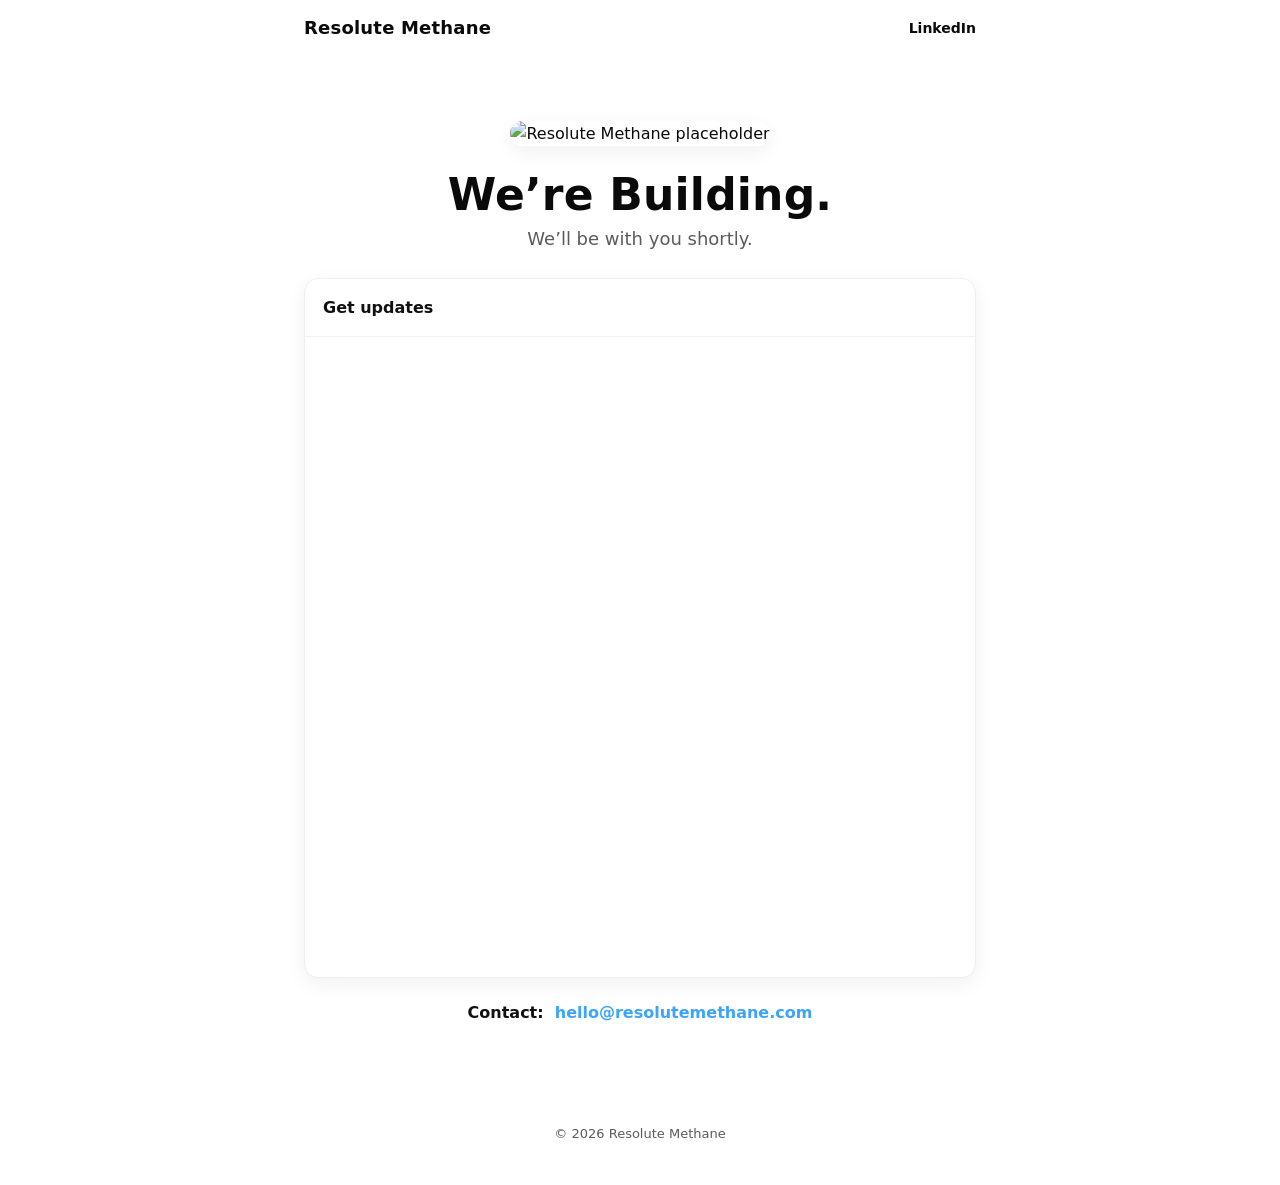
==== index.html @ b29bd368 "Create index.html" ====
<!doctype html>
<html lang="en">
<head>
  <meta charset="utf-8" />
  <meta name="viewport" content="width=device-width, initial-scale=1" />
  <title>Resolute Methane</title>
  <meta name="description" content="Resolute Methane — We’re building. We’ll be with you shortly." />
  <meta property="og:title" content="Resolute Methane" />
  <meta property="og:description" content="We’re building. We’ll be with you shortly." />
  <meta property="og:type" content="website" />
  <meta name="color-scheme" content="light dark" />

  <style>
    :root{
      --text:#0a0a0a;
      --muted:#5b5b5b;
      --accent:#3aa4ff; /* light blue accent */
      --maxw: 720px;
      --pad: 24px;
      --radius: 14px;
      --shadow: 0 6px 20px rgba(0,0,0,.06);
    }
    *{box-sizing:border-box}
    html,body{margin:0;padding:0}
    body{
      font: 16px/1.6 system-ui, -apple-system, Segoe UI, Roboto, Helvetica, Arial, "Apple Color Emoji","Segoe UI Emoji";
      color:var(--text);
      background:#fff;
    }
    a{color:var(--text); text-decoration: none;}
    a:hover{ text-decoration: underline; }

    /* Header */
    .nav{
      display:flex; align-items:center; justify-content:space-between;
      max-width:var(--maxw); margin:0 auto; padding:14px var(--pad);
    }
    .brand{
      font-weight:700; letter-spacing:.2px; font-size:18px;
    }
    .nav a.linkout{
      font-weight:600; font-size:14px;
    }

    /* Main */
    .wrap{ max-width:var(--maxw); margin:0 auto; padding: 40px var(--pad) 72px; text-align:center; }
    .hero{
      display:block; margin: 24px auto 24px;
      width: 260px; max-width: 90%;
      border-radius: 18px; box-shadow: var(--shadow);
    }
    h1{
      margin: 12px 0 4px;
      font-size: clamp(28px, 5vw, 44px);
      line-height:1.15;
      letter-spacing:.2px;
    }
    .sub{
      color:var(--muted);
      font-size: clamp(15px, 2.6vw, 18px);
      margin: 4px 0 24px;
    }

    /* Form embed card */
    .card{
      background:#fff; border:1px solid #eee; border-radius: var(--radius);
      box-shadow: var(--shadow); padding: 0; overflow:hidden;
      margin: 0 auto 20px; text-align:left;
    }
    .card-header{
      padding: 16px 18px; border-bottom:1px solid #f1f1f1;
      font-weight:600; color:#111;
    }
    .form-embed{ width:100%; }
    .form-embed iframe{
      width:100% !important; 
      height:640px; 
      border:0; display:block;
    }

    /* Contact block */
    .contact{
      margin-top: 22px; color:#111;
    }
    .contact .label{ font-weight:700; margin-right:6px; }
    .email{
      color:var(--accent); font-weight:600;
    }

    /* Footer note */
    footer{ text-align:center; color:var(--muted); font-size:13px; padding: 26px var(--pad) 40px; }

    /* Small screens */
    @media (max-width: 480px){
      .hero{ width: 180px; }
      .form-embed iframe{ height: 680px; }
    }
  </style>
</head>
<body>
  <!-- Top bar -->
  <header class="nav">
    <div class="brand">Resolute Methane</div>
    <!-- If you have a company page, replace href below -->
    <a class="linkout" href="https://www.linkedin.com/in/wjsawyer" target="_blank" rel="noopener">LinkedIn</a>
  </header>

  <main class="wrap">
    <!-- Optional hero image (swap the src or remove this <img> if you prefer a text-only page) -->
    <img
      class="hero"
      src="https://images.squarespace-cdn.com/content/v1/66e0d6316c44b261102b18f4/3e65f917-6e7d-4faf-965e-ae60fa62ff1b/ResoluteMethane_placeholder.png"
      alt="Resolute Methane placeholder"
      loading="lazy"
    />

    <h1>We’re Building.</h1>
    <p class="sub">We’ll be with you shortly.</p>

    <!-- Google Form embed (kept responsive) -->
    <section class="card" aria-label="Email signup">
      <div class="card-header">Get updates</div>
      <div class="form-embed">
        <!-- Your provided embed code (width/height overridden by CSS for responsiveness) -->
        <iframe
          src="https://docs.google.com/forms/d/e/1FAIpQLSclzTILe8kRpzHs5GEWsdxA_QYhZb1yKxI7IoRRgaY2ms-UOg/viewform?embedded=true"
          width="640" height="395" frameborder="0" marginheight="0" marginwidth="0">Loading…</iframe>
      </div>
    </section>

    <div class="contact">
      <span class="label">Contact:</span>
      <a class="email" href="mailto:hello@resolutemethane.com">hello@resolutemethane.com</a>
    </div>
  </main>

  <footer>
    © <span id="y"></span> Resolute Methane
  </footer>

  <script>
    // set current year in footer
    document.getElementById('y').textContent = new Date().getFullYear();
  </script>
</body>
</html>
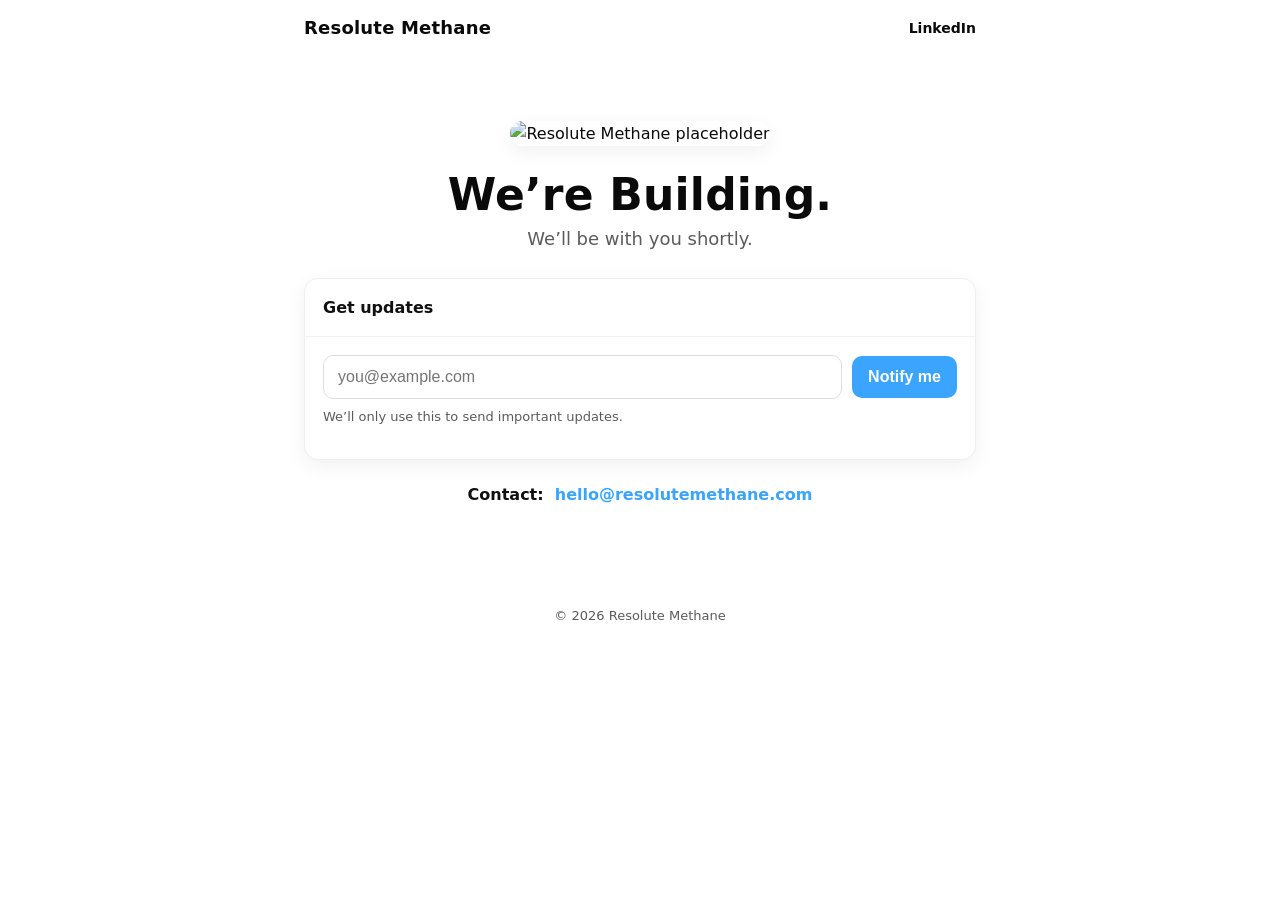
==== commit 0a7ec4a1: "Update index.html" ====
--- a/index.html
+++ b/index.html
@@ -5,11 +5,7 @@
   <meta name="viewport" content="width=device-width, initial-scale=1" />
   <title>Resolute Methane</title>
   <meta name="description" content="Resolute Methane — We’re building. We’ll be with you shortly." />
-  <meta property="og:title" content="Resolute Methane" />
-  <meta property="og:description" content="We’re building. We’ll be with you shortly." />
-  <meta property="og:type" content="website" />
   <meta name="color-scheme" content="light dark" />
-
   <style>
     :root{
       --text:#0a0a0a;
@@ -23,108 +19,116 @@
     *{box-sizing:border-box}
     html,body{margin:0;padding:0}
     body{
-      font: 16px/1.6 system-ui, -apple-system, Segoe UI, Roboto, Helvetica, Arial, "Apple Color Emoji","Segoe UI Emoji";
-      color:var(--text);
-      background:#fff;
+      font:16px/1.6 system-ui,-apple-system,Segoe UI,Roboto,Helvetica,Arial,"Apple Color Emoji","Segoe UI Emoji";
+      color:var(--text); background:#fff;
     }
-    a{color:var(--text); text-decoration: none;}
-    a:hover{ text-decoration: underline; }
-
-    /* Header */
+    a{color:var(--text); text-decoration:none}
+    a:hover{text-decoration:underline}
     .nav{
       display:flex; align-items:center; justify-content:space-between;
       max-width:var(--maxw); margin:0 auto; padding:14px var(--pad);
     }
-    .brand{
-      font-weight:700; letter-spacing:.2px; font-size:18px;
+    .brand{font-weight:700; letter-spacing:.2px; font-size:18px;}
+    .nav a.linkout{font-weight:600; font-size:14px;}
+    .wrap{ max-width:var(--maxw); margin:0 auto; padding: 40px var(--pad) 72px; text-align:center; }
+    .hero{
+      display:block; margin: 24px auto 24px; width: 260px; max-width: 90%;
+      border-radius:18px; box-shadow:var(--shadow);
     }
-    .nav a.linkout{
-      font-weight:600; font-size:14px;
+    h1{ margin:12px 0 4px; font-size: clamp(28px,5vw,44px); line-height:1.15; letter-spacing:.2px; }
+    .sub{ color:var(--muted); font-size:clamp(15px,2.6vw,18px); margin:4px 0 24px; }
+
+    .card{
+      background:#fff; border:1px solid #eee; border-radius:var(--radius);
+      box-shadow:var(--shadow); overflow:hidden; margin:0 auto 20px; text-align:left;
+    }
+    .card-header{
+      padding:16px 18px; border-bottom:1px solid #f1f1f1; font-weight:600; color:#111;
+    }
+    .card-body{ padding:18px; }
+
+    /* Minimal inline form */
+    .inline-form{ display:flex; gap:10px; align-items:center; }
+    .inline-form label{ position:absolute; left:-9999px; }
+    .inline-form input[type="email"]{
+      flex:1 1 auto; padding:12px 14px; border:1px solid #ddd; border-radius:10px; font-size:16px;
+    }
+    .inline-form button{
+      flex:0 0 auto; padding:12px 16px; border:0; border-radius:10px; font-weight:600; font-size:16px;
+      background:var(--accent); color:#fff; cursor:pointer;
+    }
+    .inline-form button:disabled{ opacity:.6; cursor:not-allowed; }
+    .help{ color:var(--muted); font-size:13px; margin-top:8px; }
+
+    .success{
+      display:none; padding:12px 14px; background:#f6ffed; border:1px solid #c6f6c5; color:#0a5b10;
+      border-radius:10px; margin-top:12px; font-size:15px;
     }
 
-    /* Main */
-    .wrap{ max-width:var(--maxw); margin:0 auto; padding: 40px var(--pad) 72px; text-align:center; }
-    .hero{
-      display:block; margin: 24px auto 24px;
-      width: 260px; max-width: 90%;
-      border-radius: 18px; box-shadow: var(--shadow);
-    }
-    h1{
-      margin: 12px 0 4px;
-      font-size: clamp(28px, 5vw, 44px);
-      line-height:1.15;
-      letter-spacing:.2px;
-    }
-    .sub{
-      color:var(--muted);
-      font-size: clamp(15px, 2.6vw, 18px);
-      margin: 4px 0 24px;
-    }
+    .contact{ margin-top:22px; color:#111; }
+    .contact .label{ font-weight:700; margin-right:6px; }
+    .email{ color:var(--accent); font-weight:600; }
 
-    /* Form embed card */
-    .card{
-      background:#fff; border:1px solid #eee; border-radius: var(--radius);
-      box-shadow: var(--shadow); padding: 0; overflow:hidden;
-      margin: 0 auto 20px; text-align:left;
-    }
-    .card-header{
-      padding: 16px 18px; border-bottom:1px solid #f1f1f1;
-      font-weight:600; color:#111;
-    }
-    .form-embed{ width:100%; }
-    .form-embed iframe{
-      width:100% !important; 
-      height:640px; 
-      border:0; display:block;
-    }
+    footer{ text-align:center; color:var(--muted); font-size:13px; padding:26px var(--pad) 40px; }
 
-    /* Contact block */
-    .contact{
-      margin-top: 22px; color:#111;
-    }
-    .contact .label{ font-weight:700; margin-right:6px; }
-    .email{
-      color:var(--accent); font-weight:600;
-    }
-
-    /* Footer note */
-    footer{ text-align:center; color:var(--muted); font-size:13px; padding: 26px var(--pad) 40px; }
-
-    /* Small screens */
-    @media (max-width: 480px){
-      .hero{ width: 180px; }
-      .form-embed iframe{ height: 680px; }
+    @media (max-width:520px){
+      .inline-form{ flex-direction:column; align-items:stretch; }
+      .inline-form button{ width:100%; }
+      .hero{ width:180px; }
     }
   </style>
 </head>
 <body>
-  <!-- Top bar -->
   <header class="nav">
     <div class="brand">Resolute Methane</div>
-    <!-- If you have a company page, replace href below -->
     <a class="linkout" href="https://www.linkedin.com/in/wjsawyer" target="_blank" rel="noopener">LinkedIn</a>
   </header>
 
   <main class="wrap">
-    <!-- Optional hero image (swap the src or remove this <img> if you prefer a text-only page) -->
     <img
       class="hero"
       src="https://images.squarespace-cdn.com/content/v1/66e0d6316c44b261102b18f4/3e65f917-6e7d-4faf-965e-ae60fa62ff1b/ResoluteMethane_placeholder.png"
-      alt="Resolute Methane placeholder"
-      loading="lazy"
-    />
+      alt="Resolute Methane placeholder" loading="lazy" />
 
     <h1>We’re Building.</h1>
     <p class="sub">We’ll be with you shortly.</p>
 
-    <!-- Google Form embed (kept responsive) -->
     <section class="card" aria-label="Email signup">
       <div class="card-header">Get updates</div>
-      <div class="form-embed">
-        <!-- Your provided embed code (width/height overridden by CSS for responsiveness) -->
-        <iframe
-          src="https://docs.google.com/forms/d/e/1FAIpQLSclzTILe8kRpzHs5GEWsdxA_QYhZb1yKxI7IoRRgaY2ms-UOg/viewform?embedded=true"
-          width="640" height="395" frameborder="0" marginheight="0" marginwidth="0">Loading…</iframe>
+      <div class="card-body">
+
+        <!--
+          Replace FORM_ID_HERE with your Google Form ID (string after /d/e/ in the form URL)
+          Replace entry.XXXXXXXXX with your email field’s entry ID (see steps below)
+        -->
+        <form
+          id="gsignup"
+          class="inline-form"
+          action="https://docs.google.com/forms/d/e/1FAIpQLSclzTILe8kRpzHs5GEWsdxA_QYhZb1yKxI7IoRRgaY2ms-UOg/formResponse"
+          method="POST"
+          target="hidden_iframe"
+          onsubmit="submitted=true"
+        >
+          <label for="email">Email address</label>
+          <input
+            id="email"
+            name="entry.573482162"
+            type="email"
+            placeholder="you@example.com"
+            required
+            autocomplete="email"
+            inputmode="email"
+          />
+          <!-- Honeypot (spam trap) -->
+          <input type="text" name="hp_field" tabindex="-1" autocomplete="off" style="position:absolute;left:-9999px">
+          <button id="submitBtn" type="submit">Notify me</button>
+        </form>
+
+        <p class="help">We’ll only use this to send important updates.</p>
+        <div id="ok" class="success" role="status" aria-live="polite">Thanks — you’re on the list.</div>
+
+        <!-- Hidden iframe to keep submission on-page (no redirect) -->
+        <iframe name="hidden_iframe" id="hidden_iframe" style="display:none;"></iframe>
       </div>
     </section>
 
@@ -134,13 +138,22 @@
     </div>
   </main>
 
-  <footer>
-    © <span id="y"></span> Resolute Methane
-  </footer>
+  <footer>© <span id="y"></span> Resolute Methane</footer>
 
   <script>
-    // set current year in footer
+    // Footer year
     document.getElementById('y').textContent = new Date().getFullYear();
+
+    // After the hidden iframe loads (form submitted), show success message
+    let submitted = false;
+    document.getElementById('hidden_iframe').addEventListener('load', function () {
+      if (submitted) {
+        document.getElementById('ok').style.display = 'block';
+        document.getElementById('submitBtn').disabled = true;
+        const f = document.getElementById('gsignup');
+        if (f) { f.reset(); }
+      }
+    });
   </script>
 </body>
 </html>
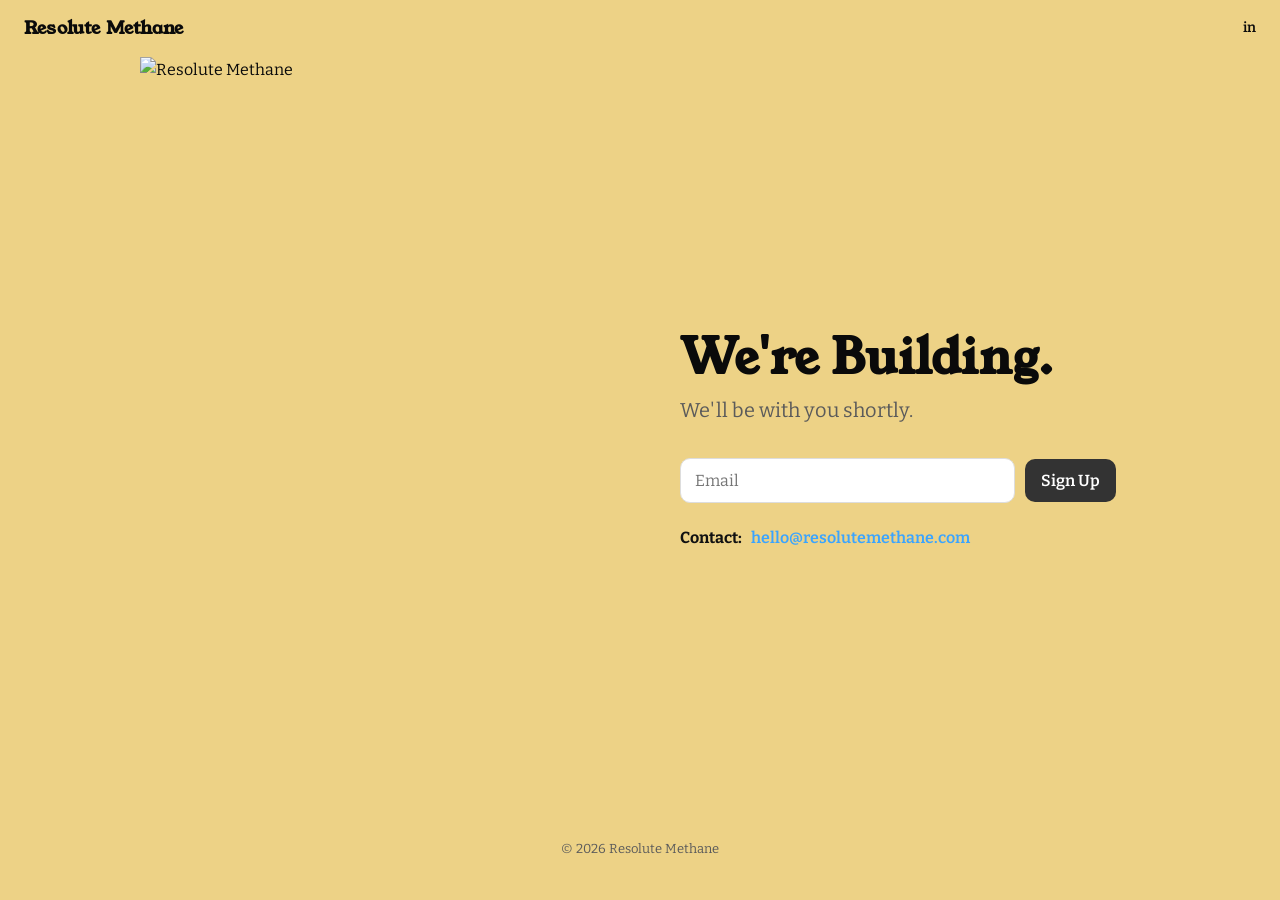
==== commit f98e40a9: "Update index.html" ====
--- a/index.html
+++ b/index.html
@@ -6,41 +6,61 @@
   <title>Resolute Methane</title>
   <meta name="description" content="Resolute Methane — We’re building. We’ll be with you shortly." />
   <meta name="color-scheme" content="light dark" />
+  <link rel="preconnect" href="https://fonts.googleapis.com">
+  <link rel="preconnect" href="https://fonts.gstatic.com" crossorigin>
+  <link rel="stylesheet" href="https://fonts.googleapis.com/css2?family=Young+Serif:ital,wght@0,400&family=Bitter:ital,wght@0,400;0,700;1,400;1,700">
   <style>
     :root{
       --text:#0a0a0a;
       --muted:#5b5b5b;
       --accent:#3aa4ff; /* light blue accent */
-      --maxw: 720px;
+      --maxw: 1200px;
       --pad: 24px;
       --radius: 14px;
       --shadow: 0 6px 20px rgba(0,0,0,.06);
+      --bg-yellow: rgb(237, 210, 134);
     }
     *{box-sizing:border-box}
-    html,body{margin:0;padding:0}
+    html,body{margin:0;padding:0; height:100%;}
     body{
-      font:16px/1.6 system-ui,-apple-system,Segoe UI,Roboto,Helvetica,Arial,"Apple Color Emoji","Segoe UI Emoji";
-      color:var(--text); background:#fff;
+      font:16px/1.6 "Bitter", "Times New Roman", Times, serif;
+      color:var(--text); background:var(--bg-yellow);
+      display:flex; flex-direction:column;
     }
     a{color:var(--text); text-decoration:none}
     a:hover{text-decoration:underline}
     .nav{
       display:flex; align-items:center; justify-content:space-between;
-      max-width:var(--maxw); margin:0 auto; padding:14px var(--pad);
+      padding:14px var(--pad);
+      position:relative; z-index:10;
     }
-    .brand{font-weight:700; letter-spacing:.2px; font-size:18px;}
+    .brand{font-weight:700; letter-spacing:.2px; font-size:18px; font-family: "Young Serif", "Bitter", "Times New Roman", Times, serif;}
     .nav a.linkout{font-weight:600; font-size:14px;}
-    .wrap{ max-width:var(--maxw); margin:0 auto; padding: 40px var(--pad) 72px; text-align:center; }
+    
+    .main-container{
+      display:flex; flex:1; min-height:0; 
+      max-width: 1000px; margin: 0 auto; width: 100%;
+    }
+    
+    .image-section{
+      flex:1; position:relative; overflow:hidden; max-width: 500px;
+    }
+    
     .hero{
-      display:block; margin: 24px auto 24px; width: 260px; max-width: 90%;
-      border-radius:18px; box-shadow:var(--shadow);
+      width:100%; height:100%; object-fit:contain; object-position:left;
     }
-    h1{ margin:12px 0 4px; font-size: clamp(28px,5vw,44px); line-height:1.15; letter-spacing:.2px; }
-    .sub{ color:var(--muted); font-size:clamp(15px,2.6vw,18px); margin:4px 0 24px; }
+    
+    .content-section{
+      flex:1; display:flex; flex-direction:column; justify-content:center;
+      padding:40px var(--pad) 40px 40px; max-width:500px; margin:0;
+      text-align:left;
+    }
+    h1{ margin:12px 0 4px; font-size: clamp(32px,5vw,48px); line-height:1.15; letter-spacing:.2px; font-weight:700; font-family: "Young Serif", "Bitter", "Times New Roman", Times, serif; }
+    .sub{ color:var(--muted); font-size:clamp(16px,2.6vw,20px); margin:4px 0 32px; }
 
     .card{
       background:#fff; border:1px solid #eee; border-radius:var(--radius);
-      box-shadow:var(--shadow); overflow:hidden; margin:0 auto 20px; text-align:left;
+      box-shadow:var(--shadow); overflow:hidden; margin:0 0 20px 0; text-align:left;
     }
     .card-header{
       padding:16px 18px; border-bottom:1px solid #f1f1f1; font-weight:600; color:#111;
@@ -51,11 +71,11 @@
     .inline-form{ display:flex; gap:10px; align-items:center; }
     .inline-form label{ position:absolute; left:-9999px; }
     .inline-form input[type="email"]{
-      flex:1 1 auto; padding:12px 14px; border:1px solid #ddd; border-radius:10px; font-size:16px;
+      flex:1 1 auto; padding:12px 14px; border:1px solid #ddd; border-radius:10px; font-size:16px; font-family:inherit;
     }
     .inline-form button{
-      flex:0 0 auto; padding:12px 16px; border:0; border-radius:10px; font-weight:600; font-size:16px;
-      background:var(--accent); color:#fff; cursor:pointer;
+      flex:0 0 auto; padding:12px 16px; border:0; border-radius:10px; font-weight:600; font-size:16px; font-family:inherit;
+      background:#333; color:#fff; cursor:pointer;
     }
     .inline-form button:disabled{ opacity:.6; cursor:not-allowed; }
     .help{ color:var(--muted); font-size:13px; margin-top:8px; }
@@ -65,42 +85,44 @@
       border-radius:10px; margin-top:12px; font-size:15px;
     }
 
-    .contact{ margin-top:22px; color:#111; }
+    .contact{ margin-top:22px; color:#111; text-align:left; }
     .contact .label{ font-weight:700; margin-right:6px; }
     .email{ color:var(--accent); font-weight:600; }
 
     footer{ text-align:center; color:var(--muted); font-size:13px; padding:26px var(--pad) 40px; }
 
+    @media (max-width:768px){
+      .main-container{ flex-direction:column; }
+      .image-section{ height:300px; }
+      .hero{ object-fit:contain; }
+      .content-section{ padding:20px var(--pad); }
+    }
+    
     @media (max-width:520px){
       .inline-form{ flex-direction:column; align-items:stretch; }
       .inline-form button{ width:100%; }
-      .hero{ width:180px; }
     }
   </style>
 </head>
 <body>
   <header class="nav">
     <div class="brand">Resolute Methane</div>
-    <a class="linkout" href="https://www.linkedin.com/in/wjsawyer" target="_blank" rel="noopener">LinkedIn</a>
+    <a class="linkout" href="https://www.linkedin.com/in/wjsawyer" target="_blank" rel="noopener">in</a>
   </header>
 
-  <main class="wrap">
-    <img
-      class="hero"
-      src="https://images.squarespace-cdn.com/content/v1/66e0d6316c44b261102b18f4/3e65f917-6e7d-4faf-965e-ae60fa62ff1b/ResoluteMethane_placeholder.png"
-      alt="Resolute Methane placeholder" loading="lazy" />
+  <div class="main-container">
+    <div class="image-section">
+      <img
+        class="hero"
+        src="RM_index_image.png"
+        alt="Resolute Methane" loading="lazy" />
+    </div>
+    
+    <div class="content-section">
+      <h1>We're Building.</h1>
+      <p class="sub">We'll be with you shortly.</p>
 
-    <h1>We’re Building.</h1>
-    <p class="sub">We’ll be with you shortly.</p>
-
-    <section class="card" aria-label="Email signup">
-      <div class="card-header">Get updates</div>
-      <div class="card-body">
-
-        <!--
-          Replace FORM_ID_HERE with your Google Form ID (string after /d/e/ in the form URL)
-          Replace entry.XXXXXXXXX with your email field’s entry ID (see steps below)
-        -->
+      <section aria-label="Email signup">
         <form
           id="gsignup"
           class="inline-form"
@@ -114,29 +136,28 @@
             id="email"
             name="entry.573482162"
             type="email"
-            placeholder="you@example.com"
+            placeholder="Email"
             required
             autocomplete="email"
             inputmode="email"
           />
           <!-- Honeypot (spam trap) -->
           <input type="text" name="hp_field" tabindex="-1" autocomplete="off" style="position:absolute;left:-9999px">
-          <button id="submitBtn" type="submit">Notify me</button>
+          <button id="submitBtn" type="submit">Sign Up</button>
         </form>
 
-        <p class="help">We’ll only use this to send important updates.</p>
-        <div id="ok" class="success" role="status" aria-live="polite">Thanks — you’re on the list.</div>
+        <div id="ok" class="success" role="status" aria-live="polite">Thanks — you're on the list.</div>
 
         <!-- Hidden iframe to keep submission on-page (no redirect) -->
         <iframe name="hidden_iframe" id="hidden_iframe" style="display:none;"></iframe>
+      </section>
+
+      <div class="contact">
+        <span class="label">Contact:</span>
+        <a class="email" href="mailto:hello@resolutemethane.com">hello@resolutemethane.com</a>
       </div>
-    </section>
-
-    <div class="contact">
-      <span class="label">Contact:</span>
-      <a class="email" href="mailto:hello@resolutemethane.com">hello@resolutemethane.com</a>
     </div>
-  </main>
+  </div>
 
   <footer>© <span id="y"></span> Resolute Methane</footer>
 
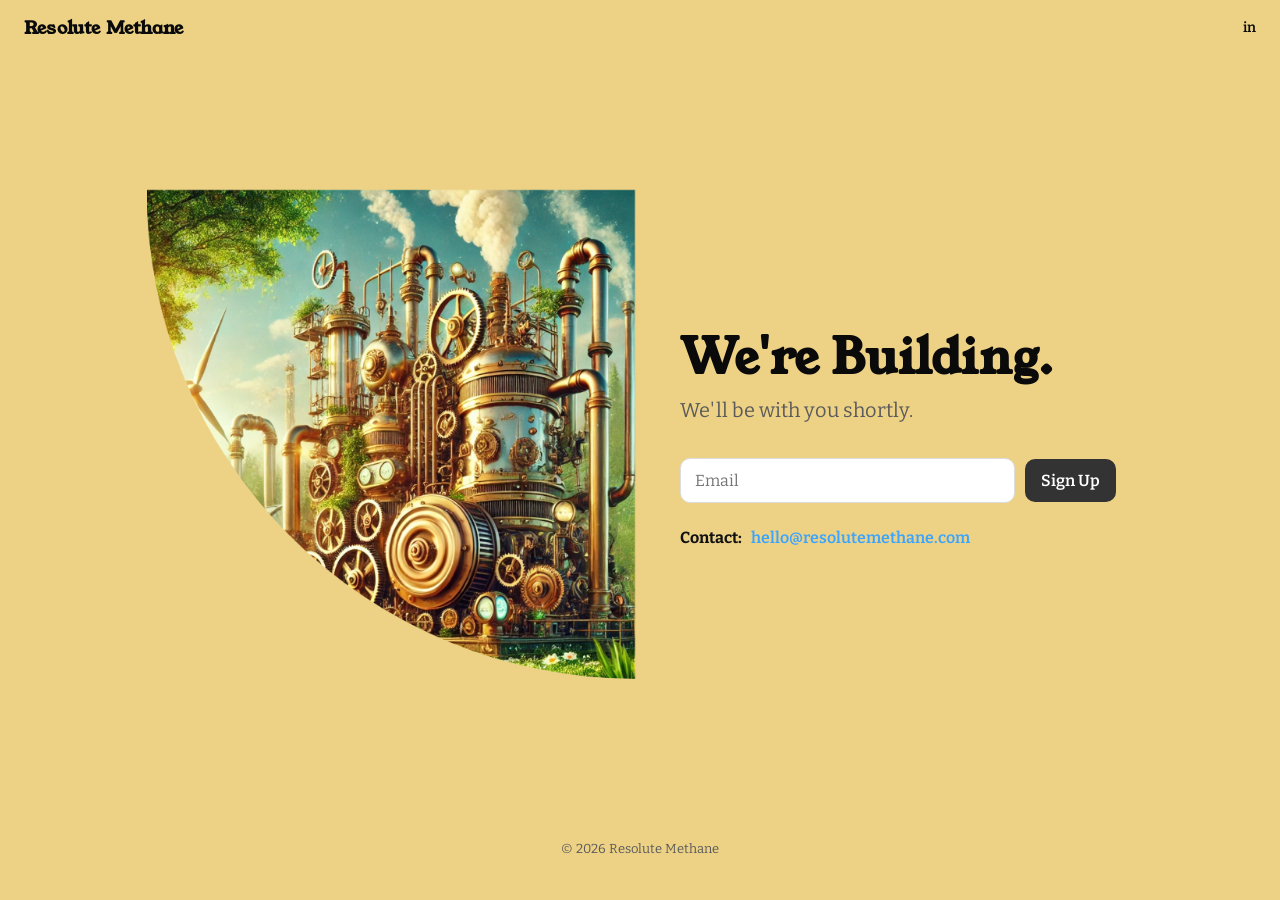
==== commit 2f3572b8: "a" ====
--- a/index.html
+++ b/index.html
@@ -114,7 +114,7 @@
     <div class="image-section">
       <img
         class="hero"
-        src="RM_index_image.png"
+        src="./RM_index_image.png"
         alt="Resolute Methane" loading="lazy" />
     </div>
     
@@ -146,7 +146,7 @@
           <button id="submitBtn" type="submit">Sign Up</button>
         </form>
 
-        <div id="ok" class="success" role="status" aria-live="polite">Thanks — you're on the list.</div>
+        <div id="ok" class="success" role="status" aria-live="polite">You're in!</div>
 
         <!-- Hidden iframe to keep submission on-page (no redirect) -->
         <iframe name="hidden_iframe" id="hidden_iframe" style="display:none;"></iframe>
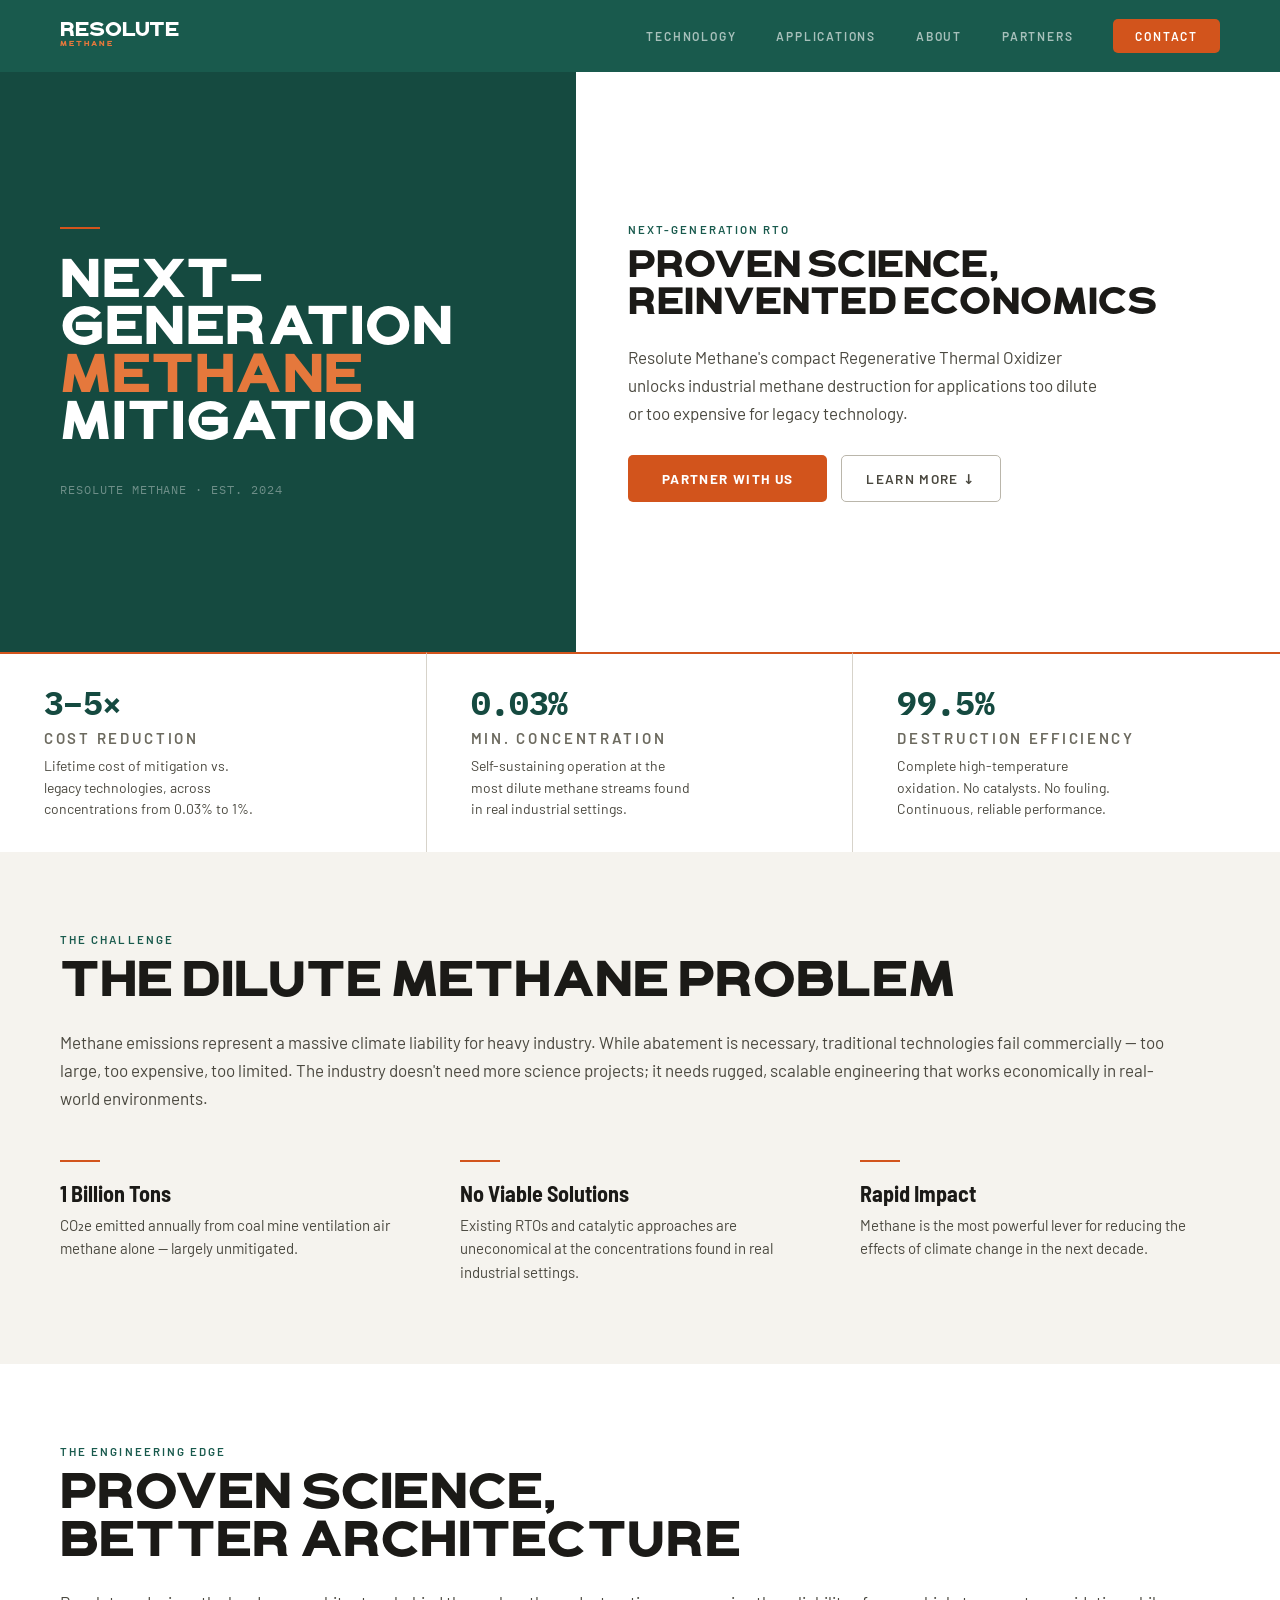
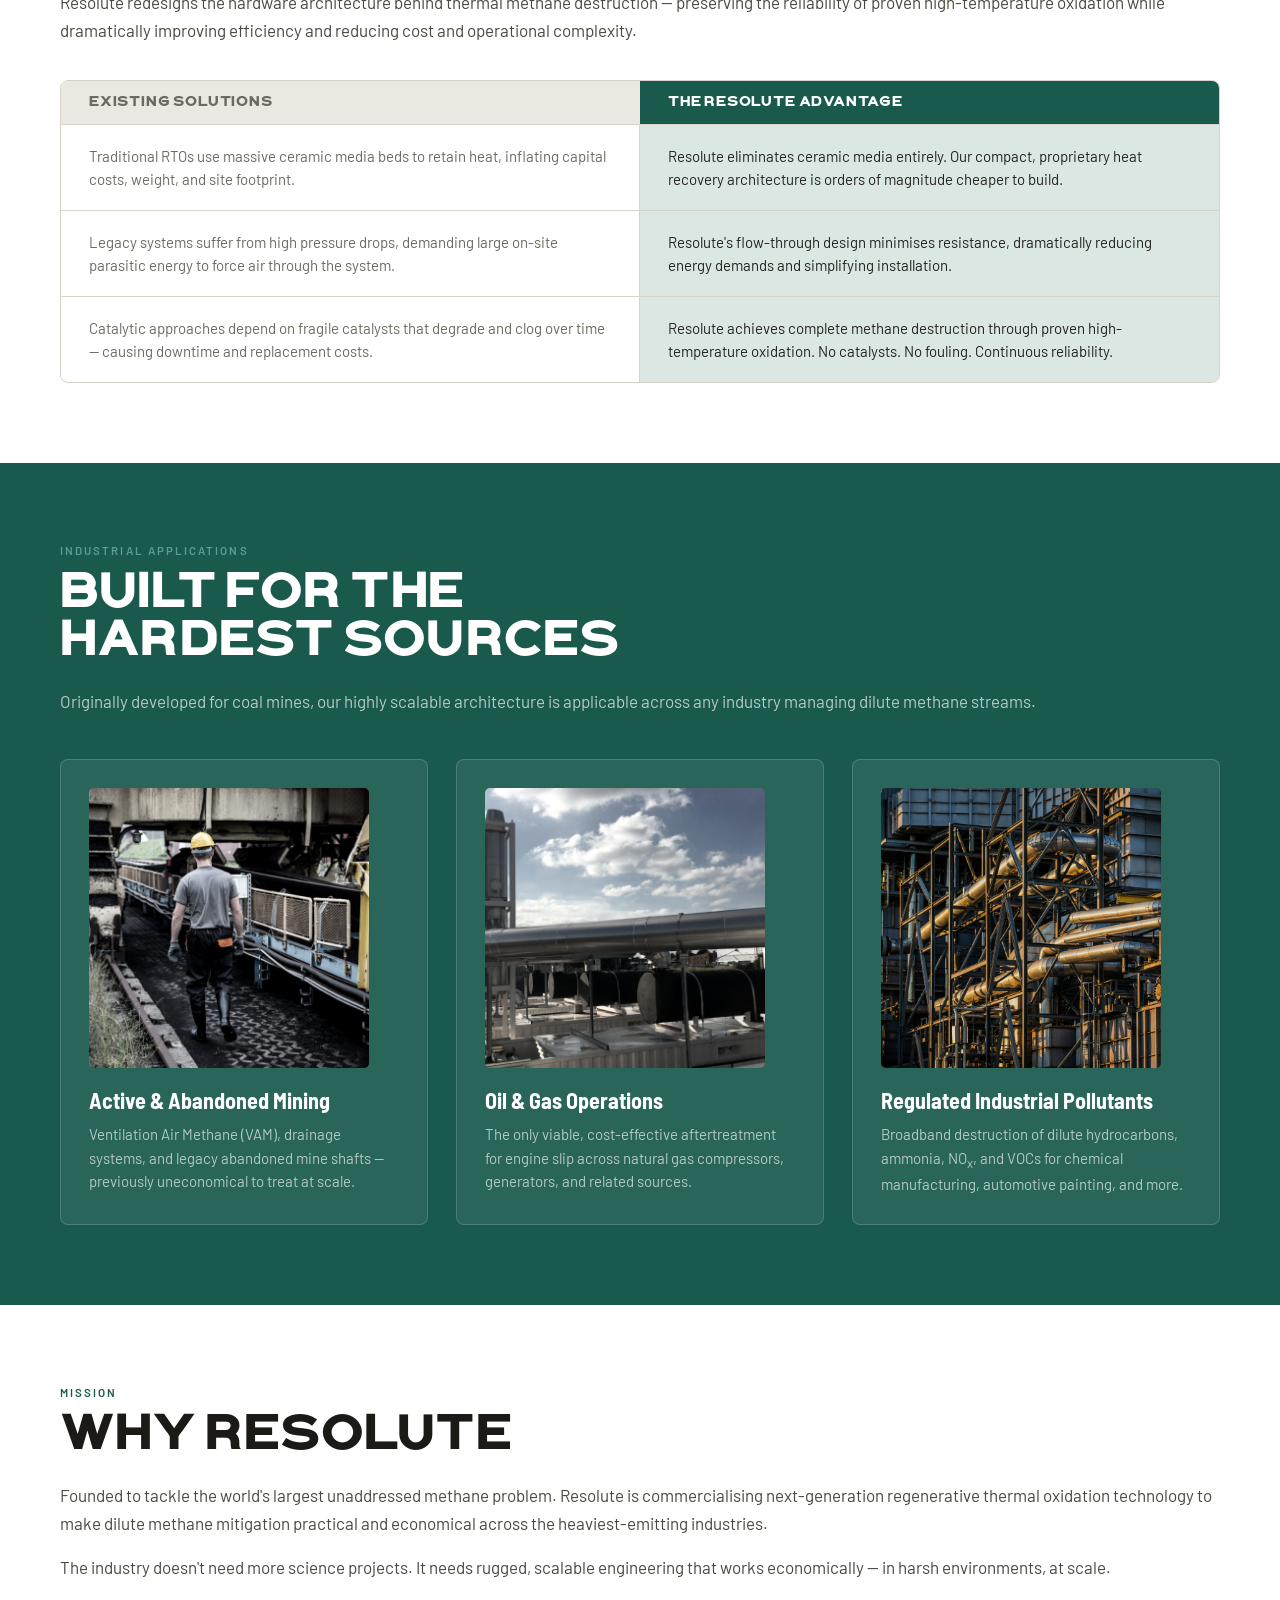
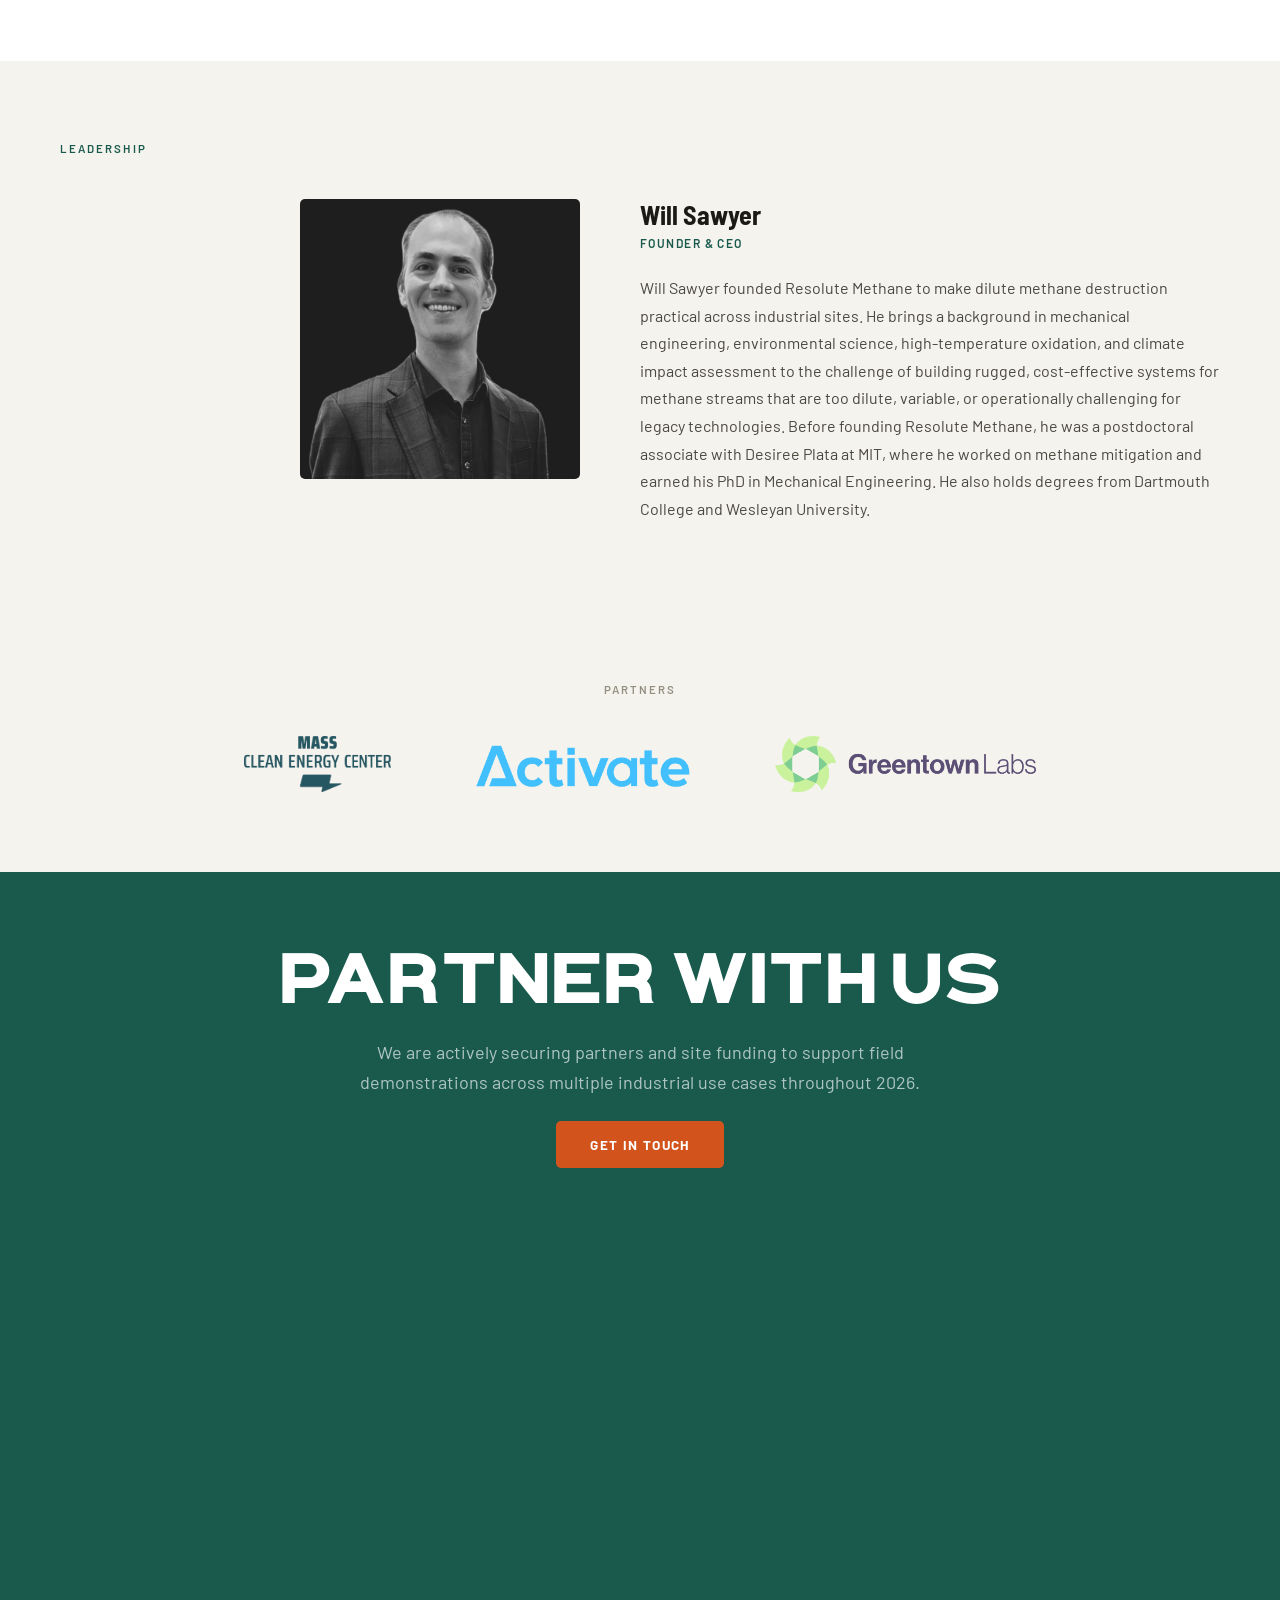
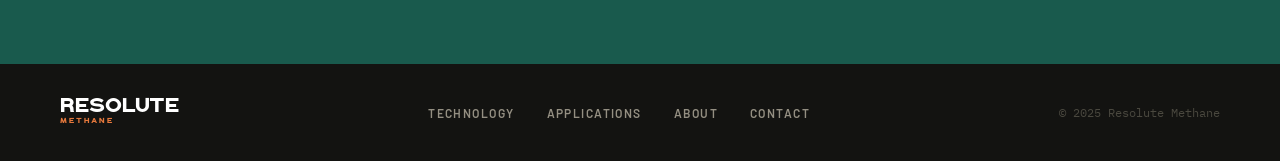
==== commit 322c8df0: "deploy new website" ====
--- a/index.html
+++ b/index.html
@@ -1,180 +1,494 @@
-<!doctype html>
+<!DOCTYPE html>
 <html lang="en">
 <head>
   <meta charset="utf-8" />
   <meta name="viewport" content="width=device-width, initial-scale=1" />
-  <title>Resolute Methane</title>
-  <meta name="description" content="Resolute Methane — We’re building. We’ll be with you shortly." />
-  <meta name="color-scheme" content="light dark" />
-  <link rel="preconnect" href="https://fonts.googleapis.com">
-  <link rel="preconnect" href="https://fonts.gstatic.com" crossorigin>
-  <link rel="stylesheet" href="https://fonts.googleapis.com/css2?family=Young+Serif:ital,wght@0,400&family=Bitter:ital,wght@0,400;0,700;1,400;1,700">
+  <title>Resolute Methane — Next-Generation Industrial Methane Mitigation</title>
+  <meta name="description" content="Resolute Methane's compact Regenerative Thermal Oxidizer makes industrial methane mitigation practical and economical for coal mining, oil &amp; gas, and waste operations." />
+  <link rel="stylesheet" href="colors_and_type.css" />
+  <link rel="icon" href="data:image/svg+xml,<svg xmlns='http://www.w3.org/2000/svg' viewBox='0 0 32 32'><rect width='32' height='32' rx='5' fill='%23195A4D'/><text x='5' y='24' font-size='20' font-weight='700' font-family='sans-serif' fill='%23D2541C'>R</text></svg>" />
   <style>
-    :root{
-      --text:#0a0a0a;
-      --muted:#5b5b5b;
-      --accent:#3aa4ff; /* light blue accent */
-      --maxw: 1200px;
-      --pad: 24px;
-      --radius: 14px;
-      --shadow: 0 6px 20px rgba(0,0,0,.06);
-      --bg-yellow: rgb(237, 210, 134);
-    }
-    *{box-sizing:border-box}
-    html,body{margin:0;padding:0; height:100%;}
-    body{
-      font:16px/1.6 "Bitter", "Times New Roman", Times, serif;
-      color:var(--text); background:var(--bg-yellow);
-      display:flex; flex-direction:column;
-    }
-    a{color:var(--text); text-decoration:none}
-    a:hover{text-decoration:underline}
-    .nav{
-      display:flex; align-items:center; justify-content:space-between;
-      padding:14px var(--pad);
-      position:relative; z-index:10;
-    }
-    .brand{font-weight:700; letter-spacing:.2px; font-size:18px; font-family: "Young Serif", "Bitter", "Times New Roman", Times, serif;}
-    .nav a.linkout{font-weight:600; font-size:14px;}
-    
-    .main-container{
-      display:flex; flex:1; min-height:0; 
-      max-width: 1000px; margin: 0 auto; width: 100%;
-    }
-    
-    .image-section{
-      flex:1; position:relative; overflow:hidden; max-width: 500px;
-    }
-    
-    .hero{
-      width:100%; height:100%; object-fit:contain; object-position:left;
-    }
-    
-    .content-section{
-      flex:1; display:flex; flex-direction:column; justify-content:center;
-      padding:40px var(--pad) 40px 40px; max-width:500px; margin:0;
-      text-align:left;
-    }
-    h1{ margin:12px 0 4px; font-size: clamp(32px,5vw,48px); line-height:1.15; letter-spacing:.2px; font-weight:700; font-family: "Young Serif", "Bitter", "Times New Roman", Times, serif; }
-    .sub{ color:var(--muted); font-size:clamp(16px,2.6vw,20px); margin:4px 0 32px; }
-
-    .card{
-      background:#fff; border:1px solid #eee; border-radius:var(--radius);
-      box-shadow:var(--shadow); overflow:hidden; margin:0 0 20px 0; text-align:left;
-    }
-    .card-header{
-      padding:16px 18px; border-bottom:1px solid #f1f1f1; font-weight:600; color:#111;
-    }
-    .card-body{ padding:18px; }
-
-    /* Minimal inline form */
-    .inline-form{ display:flex; gap:10px; align-items:center; }
-    .inline-form label{ position:absolute; left:-9999px; }
-    .inline-form input[type="email"]{
-      flex:1 1 auto; padding:12px 14px; border:1px solid #ddd; border-radius:10px; font-size:16px; font-family:inherit;
-    }
-    .inline-form button{
-      flex:0 0 auto; padding:12px 16px; border:0; border-radius:10px; font-weight:600; font-size:16px; font-family:inherit;
-      background:#333; color:#fff; cursor:pointer;
-    }
-    .inline-form button:disabled{ opacity:.6; cursor:not-allowed; }
-    .help{ color:var(--muted); font-size:13px; margin-top:8px; }
-
-    .success{
-      display:none; padding:12px 14px; background:#f6ffed; border:1px solid #c6f6c5; color:#0a5b10;
-      border-radius:10px; margin-top:12px; font-size:15px;
-    }
-
-    .contact{ margin-top:22px; color:#111; text-align:left; }
-    .contact .label{ font-weight:700; margin-right:6px; }
-    .email{ color:var(--accent); font-weight:600; }
-
-    footer{ text-align:center; color:var(--muted); font-size:13px; padding:26px var(--pad) 40px; }
-
-    @media (max-width:768px){
-      .main-container{ flex-direction:column; }
-      .image-section{ height:300px; }
-      .hero{ object-fit:contain; }
-      .content-section{ padding:20px var(--pad); }
-    }
-    
-    @media (max-width:520px){
-      .inline-form{ flex-direction:column; align-items:stretch; }
-      .inline-form button{ width:100%; }
+    /* ── Reset ──────────────────────────────────────────────────── */
+    *, *::before, *::after { box-sizing: border-box; }
+    html { scroll-behavior: smooth; }
+    body { margin: 0 auto; font-family: var(--font-body); -webkit-font-smoothing: antialiased; color: var(--ink-900); background: #fff; max-width: 1440px; }
+    img { display: block; max-width: 100%; }
+    p { margin: 0; }
+    h1, h2 { margin: 0; }
+
+    /* ── Nav ────────────────────────────────────────────────────── */
+    .site-nav {
+      position: sticky; top: 0; z-index: 100;
+      background: var(--carbon-500);
+      height: 72px;
+      display: flex; align-items: center; justify-content: space-between;
+      padding: 0 80px;
+      transition: box-shadow 0.2s var(--ease-standard);
+    }
+    .site-nav.scrolled { box-shadow: 0 2px 20px rgba(0,0,0,0.3); }
+    .nav-wordmark { display: flex; flex-direction: column; line-height: 0.88; text-decoration: none; }
+    .nav-wordmark .wm-r { font-family: var(--font-display); font-weight: 700; font-size: 19px; letter-spacing: -0.005em; color: #fff; }
+    .nav-wordmark .wm-m { font-family: var(--font-display); font-weight: 700; font-size: 7px; letter-spacing: 0.28em; color: var(--ember-400); margin-top: 2px; }
+    .nav-links { display: flex; align-items: center; gap: 40px; }
+    .nav-link { font-family: var(--font-body); font-weight: 600; font-size: 12px; letter-spacing: 0.15em; text-transform: uppercase; text-decoration: none; color: rgba(255,255,255,0.62); transition: color 0.14s; }
+    .nav-link:hover { color: #fff; }
+    .nav-cta { background: var(--ember-500); color: #fff !important; padding: 10px 22px; border-radius: var(--radius-md); transition: background 0.14s !important; }
+    .nav-cta:hover { background: var(--ember-600) !important; }
+
+    /* ── Scroll offset for sticky nav ───────────────────────────── */
+    section[id] { scroll-margin-top: 72px; }
+
+    /* ── Buttons ────────────────────────────────────────────────── */
+    .btn { display: inline-block; background: var(--ember-500); color: #fff; padding: 15px 34px; border-radius: var(--radius-md); font-family: var(--font-body); font-weight: 700; font-size: 13.5px; letter-spacing: 0.1em; text-transform: uppercase; text-decoration: none; transition: background 0.14s; }
+    .btn:hover { background: var(--ember-600); }
+    .btn-ghost { display: inline-block; background: transparent; color: var(--ink-600); padding: 14px 24px; border: 1.5px solid var(--ink-300); border-radius: var(--radius-md); font-family: var(--font-body); font-weight: 600; font-size: 13.5px; letter-spacing: 0.1em; text-transform: uppercase; text-decoration: none; transition: border-color 0.14s, color 0.14s; }
+    .btn-ghost:hover { border-color: var(--ink-500); color: var(--ink-900); }
+
+    /* ── Shared section type ────────────────────────────────────── */
+    .section { padding: 88px 80px; }
+    .eyebrow { font-family: var(--font-body); font-weight: 600; font-size: 11.5px; letter-spacing: 0.18em; text-transform: uppercase; color: var(--carbon-500); margin-bottom: 14px; }
+    .h2 { font-family: var(--font-display); font-weight: 700; font-size: 48px; line-height: 1.0; letter-spacing: 0.005em; color: var(--ink-900); }
+    .body-text { font-size: 17px; line-height: 1.65; color: var(--ink-600); margin-top: 20px; max-width: 62ch; text-wrap: pretty; }
+
+    /* ── Hero ───────────────────────────────────────────────────── */
+    .hero { display: flex; min-height: 580px; }
+    .hero-left { flex: 0 0 45%; min-width: 0; overflow: hidden; background: var(--carbon-600); padding: 88px 72px; display: flex; flex-direction: column; justify-content: center; }
+    .hero-right { flex: 1; min-width: 0; background: #fff; padding: 80px 80px 80px 64px; display: flex; flex-direction: column; justify-content: center; }
+    .hero-rule { width: 40px; height: 2px; background: var(--ember-500); margin-bottom: 32px; }
+    .hero-tagline { font-family: var(--font-display); font-weight: 700; font-size: 67px; line-height: 0.91; letter-spacing: 0.01em; text-transform: uppercase; color: #fff; }
+    .hero-tagline .em { color: var(--ember-400); }
+    .hero-stamp { font-family: var(--font-mono); font-size: 12px; letter-spacing: 0.08em; color: rgba(255,255,255,0.38); margin-top: 32px; text-transform: uppercase; }
+    .hero-eyebrow { font-family: var(--font-body); font-weight: 600; font-size: 11.5px; letter-spacing: 0.18em; text-transform: uppercase; color: var(--carbon-500); margin-bottom: 14px; }
+    .hero-h2 { font-family: var(--font-display); font-weight: 700; font-size: 36px; line-height: 1.05; letter-spacing: 0.005em; color: var(--ink-900); }
+    .hero-body { font-size: 17px; line-height: 1.65; color: var(--ink-600); margin-top: 18px; max-width: 48ch; text-wrap: pretty; }
+    .hero-btns { display: flex; gap: 14px; margin-top: 28px; align-items: center; flex-wrap: wrap; }
+
+    /* ── Metrics strip ──────────────────────────────────────────── */
+    .metrics-strip { display: grid; grid-template-columns: repeat(3, 1fr); }
+    .metric { padding: 40px 60px; border-top: 2px solid var(--ember-500); border-right: 1px solid var(--ink-200); }
+    .metric:last-child { border-right: none; }
+    .metric-stat { font-family: var(--font-mono); font-weight: 700; font-size: 39px; line-height: 1; letter-spacing: -0.02em; color: var(--carbon-600); }
+    .metric-label { font-family: var(--font-body); font-weight: 600; font-size: 15px; letter-spacing: 0.18em; text-transform: uppercase; color: var(--ink-500); margin-top: 10px; }
+    .metric-body { font-size: 14px; line-height: 1.55; color: var(--ink-600); margin-top: 8px; max-width: 28ch; }
+
+    /* ── Challenge ──────────────────────────────────────────────── */
+    .section-challenge { background: var(--ink-50); }
+    .section-challenge .body-text { max-width: none; }
+    .challenge-stats { display: grid; grid-template-columns: repeat(3, 1fr); gap: 40px; margin-top: 48px; }
+    .cstat-rule { width: 40px; height: 2px; background: var(--ember-500); margin-bottom: 18px; }
+    .cstat-label { font-family: var(--font-heading); font-weight: 700; font-size: 22px; color: var(--ink-900); }
+    .cstat-body { font-size: 15px; line-height: 1.55; color: var(--ink-600); margin-top: 8px; }
+
+    /* ── Technology / compare table ─────────────────────────────── */
+    .section-tech { background: #fff; }
+    .section-tech .body-text { max-width: none; }
+    .compare { border-radius: var(--radius-lg); overflow: hidden; border: 1px solid var(--ink-200); margin-top: 36px; }
+    .compare-head { display: grid; grid-template-columns: 1fr 1fr; }
+    .compare-head > div { padding: 15px 28px; font-family: var(--font-display); font-weight: 700; font-size: 13.5px; letter-spacing: 0.06em; text-transform: uppercase; }
+    .compare-head .ex { background: var(--ink-100); color: var(--ink-500); }
+    .compare-head .re { background: var(--carbon-500); color: #fff; }
+    .compare-row { display: grid; grid-template-columns: 1fr 1fr; border-top: 1px solid var(--ink-200); }
+    .compare-row > div { padding: 20px 28px; font-size: 15px; line-height: 1.5; }
+    .compare-row .ex { color: var(--ink-500); border-right: 1px solid var(--ink-200); }
+    .compare-row .re { background: var(--carbon-100); color: var(--ink-800); }
+
+    /* ── Applications ───────────────────────────────────────────── */
+    .section-apps { background: var(--carbon-500); }
+    .section-apps .body-text { max-width: none; }
+    .section-apps .eyebrow { color: var(--carbon-300); }
+    .section-apps .h2 { color: #fff; }
+    .section-apps .body-text { color: rgba(255,255,255,0.68); }
+    .apps-grid { display: grid; grid-template-columns: repeat(3, 1fr); gap: 28px; margin-top: 44px; }
+    .app-card { background: rgba(255,255,255,0.07); border: 1px solid rgba(255,255,255,0.16); border-radius: var(--radius-lg); padding: 28px; }
+    .app-photo { aspect-ratio: 1 / 1; max-width: 280px; border-radius: var(--radius-md); overflow: hidden; background: rgba(255,255,255,0.06); }
+    .app-photo img { width: 100%; height: 100%; object-fit: cover; display: block; }
+    .app-title { font-family: var(--font-heading); font-weight: 700; font-size: 22px; line-height: 1.15; color: #fff; margin-top: 20px; }
+    .app-body { font-size: 15px; line-height: 1.55; color: rgba(255,255,255,0.65); margin-top: 10px; }
+
+    /* ── Partners ─────────────────────────────────────────────── */
+    .section-partners { background: var(--ink-50); padding: 64px 80px; }
+    .section-partners .eyebrow { color: var(--ink-400); margin-bottom: 40px; }
+    .partners-row { display: flex; align-items: center; justify-content: center; gap: 80px; flex-wrap: wrap; }
+    .partner-logo { height: 56px; width: auto; object-fit: contain; opacity: 0.85; transition: opacity 0.15s; }
+    .partner-logo:hover { opacity: 1; }
+
+    /* ── About ──────────────────────────────────────────────────── */
+    .section-about { background: #fff; }
+    .section-about .body-text { max-width: none; }
+
+    /* ── Leadership ─────────────────────────────────────────────── */
+    .section-team { background: var(--ink-50); }
+    .leadership-card { display: flex; gap: 0; align-items: flex-start; margin-top: 44px; }
+    .leadership-photo-col { flex: 0 0 50%; display: flex; justify-content: flex-end; padding-right: 80px; }
+    .leadership-bio { flex: 1; }
+    .leadership-photo { width: 280px; flex-shrink: 0; border-radius: var(--radius-md); overflow: hidden; background: var(--ink-950); }
+    .leadership-photo img { width: 100%; height: auto; display: block; }
+    .leadership-name { font-family: var(--font-heading); font-weight: 700; font-size: 26px; color: var(--ink-900); }
+    .leadership-role { font-family: var(--font-body); font-weight: 600; font-size: 12px; letter-spacing: 0.12em; text-transform: uppercase; color: var(--carbon-500); margin-top: 6px; margin-bottom: 24px; }
+    .leadership-text { font-size: 16px; line-height: 1.72; color: var(--ink-600); text-wrap: pretty; }
+
+    /* ── CTA / Contact ──────────────────────────────────────────── */
+    .section-cta { background: var(--carbon-500); padding: 96px 80px 496px; display: flex; flex-direction: column; align-items: center; text-align: center; }
+    .cta-h { font-family: var(--font-display); font-weight: 700; font-size: 68px; line-height: 1; letter-spacing: 0.005em; color: #fff; }
+    .cta-sub { font-size: 18px; line-height: 1.65; color: rgba(255,255,255,0.65); margin-top: 18px; max-width: 58ch; text-wrap: pretty; text-align: center; }
+    .cta-email { font-family: var(--font-mono); font-weight: 600; font-size: 19px; color: var(--ember-400); display: inline-block; margin-top: 32px; text-decoration: none; transition: color 0.14s; }
+    .cta-email:hover { color: #e99265; text-decoration: underline; }
+    .section-cta .btn { display: inline-block; margin-top: 24px; }
+
+    /* ── Footer ─────────────────────────────────────────────────── */
+    .site-footer { background: var(--ink-950); padding: 40px 80px; display: flex; align-items: center; justify-content: space-between; gap: 48px; }
+    .footer-wordmark { display: flex; flex-direction: column; line-height: 0.88; text-decoration: none; }
+    .footer-wordmark .wm-r { font-family: var(--font-display); font-weight: 700; font-size: 19px; letter-spacing: -0.005em; color: #fff; }
+    .footer-wordmark .wm-m { font-family: var(--font-display); font-weight: 700; font-size: 7px; letter-spacing: 0.28em; color: var(--ember-400); margin-top: 2px; }
+    .footer-links { display: flex; gap: 32px; }
+    .footer-link { font-family: var(--font-body); font-weight: 600; font-size: 12px; letter-spacing: 0.12em; text-transform: uppercase; text-decoration: none; color: var(--ink-400); transition: color 0.14s; }
+    .footer-link:hover { color: var(--ink-200); }
+    .footer-copy { font-family: var(--font-mono); font-size: 12px; color: var(--ink-600); white-space: nowrap; }
+
+    /* ── Hamburger + mobile nav ─────────────────────────────────── */
+    .nav-hamburger {
+      display: none; flex-direction: column; justify-content: center; gap: 5px;
+      background: none; border: none; cursor: pointer; padding: 8px; flex-shrink: 0;
+    }
+    .nav-hamburger span { display: block; width: 22px; height: 2px; background: rgba(255,255,255,0.9); border-radius: 2px; }
+    .nav-mobile {
+      display: none; flex-direction: column; position: sticky; top: 72px; z-index: 99;
+      background: var(--carbon-700, #103A33); box-shadow: 0 6px 20px rgba(0,0,0,0.3);
+    }
+    .nav-mobile.open { display: flex; }
+    .nav-mobile-link {
+      padding: 15px 24px; border-bottom: 1px solid rgba(255,255,255,0.08);
+      font-family: var(--font-body); font-weight: 600; font-size: 13px;
+      letter-spacing: 0.14em; text-transform: uppercase; text-decoration: none;
+      color: rgba(255,255,255,0.72); transition: color 0.14s;
+    }
+    .nav-mobile-link:hover { color: #fff; }
+    .nav-mobile-link:last-child { border-bottom: none; }
+    .nav-mobile-cta { color: var(--ember-400); }
+
+    /* ── 1024–1439px: tighter desktop ──────────────────────────── */
+    @media (max-width: 1439px) {
+      .site-nav { padding: 0 60px; }
+      .section { padding: 80px 60px; }
+      .hero-left { padding: 80px 60px; }
+      .hero-right { padding: 72px 60px 72px 52px; }
+      .hero-tagline { font-size: 52px; }
+      .metric { padding: 32px 44px; }
+      .metric-stat { font-size: 33px; }
+      .leadership-photo-col { padding-right: 60px; }
+      .section-cta { padding: 80px 60px 496px; }
+      .site-footer { padding: 36px 60px; }
+    }
+
+    /* ── 768–1023px: tablet ─────────────────────────────────────── */
+    @media (max-width: 1023px) {
+      .site-nav { padding: 0 40px; }
+      .section { padding: 64px 40px; }
+      .hero-left { padding: 64px 40px; }
+      .hero-right { padding: 56px 40px 64px; }
+      .hero-tagline { font-size: 44px; }
+      .hero-h2 { font-size: 26px; }
+      .hero-body { font-size: 16px; }
+      .h2 { font-size: 38px; }
+      .metric { padding: 28px 30px; }
+      .metric-stat { font-size: 27px; }
+      .compare-head > div { padding: 13px 20px; font-size: 12px; }
+      .compare-row > div { padding: 16px 20px; font-size: 14px; }
+      .cta-h { font-size: 52px; }
+      .section-cta { padding: 64px 40px 320px; }
+      .site-footer { padding: 32px 40px; }
+      .leadership-card { gap: 0; }
+      .leadership-photo-col { flex: 0 0 50%; padding-right: 36px; }
+      .partner-logo { height: 48px; }
+      .partners-row { gap: 48px; }
+    }
+
+    /* ── Max 767px: mobile ──────────────────────────────────────── */
+    @media (max-width: 768px) {
+      /* Nav */
+      .site-nav { padding: 0 20px; }
+      .nav-links { display: none; }
+      .nav-hamburger { display: flex; }
+
+      /* Sections */
+      .section { padding: 52px 20px; }
+
+      /* Hero: stack vertically */
+      .hero { flex-direction: column; min-height: unset; }
+      .hero-left { flex: none !important; width: 100%; min-width: 0; padding: 52px 20px 44px; }
+      .hero-right { flex: none !important; width: 100%; min-width: 0; padding: 44px 20px 52px; }
+      .hero-tagline { font-size: 48px; }
+      .hero-h2 { font-size: 26px; }
+      .hero-body { font-size: 16px; max-width: none; }
+      .hero-btns { flex-wrap: wrap; }
+
+      /* Metrics: single column */
+      .metrics-strip { grid-template-columns: 1fr; }
+      .metric { border-right: none; border-bottom: 1px solid var(--ink-200); padding: 32px 20px; }
+      .metric:last-child { border-bottom: none; }
+      .metric-stat { font-size: 36px; }
+
+      /* Challenge stats: single column */
+      .challenge-stats { grid-template-columns: 1fr; }
+
+      /* H2 */
+      .h2 { font-size: 34px; }
+
+      /* compare table stays 2 columns at all sizes */
+      .compare-head > div { padding: 11px 14px; font-size: 11px; }
+      .compare-row > div { padding: 14px 14px; font-size: 13px; }
+
+      /* App cards: single column */
+      .apps-grid { grid-template-columns: 1fr; gap: 20px; }
+
+      /* Leadership: stack */
+      .leadership-card { flex-direction: column; }
+      .leadership-photo-col { flex: none; width: auto; padding-right: 0; justify-content: flex-start; }
+      .leadership-photo { width: 220px; }
+
+      /* Partners */
+      .partners-row { gap: 28px; }
+      .partner-logo { height: 40px; }
+      .section-partners { padding: 52px 20px; }
+
+      /* CTA */
+      .cta-h { font-size: 40px; }
+      .cta-sub { font-size: 16px; }
+      .section-cta { padding: 64px 20px 120px; }
+
+      /* Footer */
+      .site-footer { flex-direction: column; gap: 20px; align-items: flex-start; padding: 36px 20px; }
+      .footer-links { flex-wrap: wrap; gap: 14px; }
+    }
+
+    /* ── Max 374px: small phones ────────────────────────────────── */
+    @media (max-width: 374px) {
+      .section { padding: 44px 16px; }
+      .site-nav { padding: 0 16px; }
+      .hero-left { padding: 44px 16px 36px; }
+      .hero-right { padding: 36px 16px 44px; }
+      .hero-tagline { font-size: 38px; }
+      .h2 { font-size: 28px; }
+      .cta-h { font-size: 34px; }
+      .metric { padding: 28px 16px; }
+      .metric-stat { font-size: 30px; }
+      .section-cta { padding: 52px 16px 96px; }
+      .section-partners { padding: 44px 16px; }
     }
   </style>
 </head>
 <body>
-  <header class="nav">
-    <div class="brand">Resolute Methane</div>
-    <a class="linkout" href="https://www.linkedin.com/in/wjsawyer" target="_blank" rel="noopener">in</a>
-  </header>
-
-  <div class="main-container">
-    <div class="image-section">
-      <img
-        class="hero"
-        src="./RM_index_image.png"
-        alt="Resolute Methane" loading="lazy" />
-    </div>
-    
-    <div class="content-section">
-      <h1>We're Building.</h1>
-      <p class="sub">We'll be with you shortly.</p>
-
-      <section aria-label="Email signup">
-        <form
-          id="gsignup"
-          class="inline-form"
-          action="https://docs.google.com/forms/d/e/1FAIpQLSclzTILe8kRpzHs5GEWsdxA_QYhZb1yKxI7IoRRgaY2ms-UOg/formResponse"
-          method="POST"
-          target="hidden_iframe"
-          onsubmit="submitted=true"
-        >
-          <label for="email">Email address</label>
-          <input
-            id="email"
-            name="entry.573482162"
-            type="email"
-            placeholder="Email"
-            required
-            autocomplete="email"
-            inputmode="email"
-          />
-          <!-- Honeypot (spam trap) -->
-          <input type="text" name="hp_field" tabindex="-1" autocomplete="off" style="position:absolute;left:-9999px">
-          <button id="submitBtn" type="submit">Sign Up</button>
-        </form>
-
-        <div id="ok" class="success" role="status" aria-live="polite">You're in!</div>
-
-        <!-- Hidden iframe to keep submission on-page (no redirect) -->
-        <iframe name="hidden_iframe" id="hidden_iframe" style="display:none;"></iframe>
-      </section>
-
-      <div class="contact">
-        <span class="label">Contact:</span>
-        <a class="email" href="mailto:hello@resolutemethane.com">hello@resolutemethane.com</a>
-      </div>
-    </div>
+
+  <!-- ── Nav ──────────────────────────────────────────────────────── -->
+  <nav class="site-nav" id="site-nav">
+    <a class="nav-wordmark" href="#">
+      <span class="wm-r">RESOLUTE</span>
+      <span class="wm-m">METHANE</span>
+    </a>
+    <div class="nav-links">
+      <a class="nav-link" href="#technology">Technology</a>
+      <a class="nav-link" href="#applications">Applications</a>
+      <a class="nav-link" href="#about">About</a>
+      <a class="nav-link" href="#partners">Partners</a>
+      <a class="nav-link nav-cta" href="#contact">Contact</a>
+    </div>
+    <button class="nav-hamburger" id="nav-hamburger" aria-label="Open menu">
+      <span></span><span></span><span></span>
+    </button>
+  </nav>
+  <div class="nav-mobile" id="nav-mobile">
+    <a class="nav-mobile-link" href="#technology" onclick="closeMobileNav()">Technology</a>
+    <a class="nav-mobile-link" href="#applications" onclick="closeMobileNav()">Applications</a>
+    <a class="nav-mobile-link" href="#about" onclick="closeMobileNav()">About</a>
+    <a class="nav-mobile-link" href="#partners" onclick="closeMobileNav()">Partners</a>
+    <a class="nav-mobile-link nav-mobile-cta" href="#contact" onclick="closeMobileNav()">Contact</a>
   </div>
 
-  <footer>© <span id="y"></span> Resolute Methane</footer>
+  <!-- ── Hero ─────────────────────────────────────────────────────── -->
+  <section class="hero">
+    <div class="hero-left">
+      <div class="hero-rule"></div>
+      <h1 class="hero-tagline">
+        NEXT-<br />GENERATION<br /><span class="em">METHANE</span><br />MITIGATION
+      </h1>
+      <p class="hero-stamp">Resolute Methane · Est. 2024</p>
+    </div>
+    <div class="hero-right">
+      <p class="hero-eyebrow">Next-Generation RTO</p>
+      <h2 class="hero-h2">Proven Science,<br />Reinvented Economics</h2>
+      <p class="hero-body">Resolute Methane's compact Regenerative Thermal Oxidizer unlocks industrial methane destruction for applications too dilute or too expensive for legacy technology.</p>
+      <div class="hero-btns">
+        <a class="btn" href="#contact">Partner With Us</a>
+        <a class="btn-ghost" href="#technology">Learn More ↓</a>
+      </div>
+    </div>
+  </section>
+
+  <!-- ── Metrics strip ────────────────────────────────────────────── -->
+  <section class="metrics-strip">
+    <div class="metric">
+      <div class="metric-stat">3–5×</div>
+      <div class="metric-label">Cost Reduction</div>
+      <p class="metric-body">Lifetime cost of mitigation vs. legacy technologies, across concentrations from 0.03% to 1%.</p>
+    </div>
+    <div class="metric">
+      <div class="metric-stat">0.03%</div>
+      <div class="metric-label">Min. Concentration</div>
+      <p class="metric-body">Self-sustaining operation at the most dilute methane streams found in real industrial settings.</p>
+    </div>
+    <div class="metric">
+      <div class="metric-stat">99.5%</div>
+      <div class="metric-label">Destruction Efficiency</div>
+      <p class="metric-body">Complete high-temperature oxidation. No catalysts. No fouling. Continuous, reliable performance.</p>
+    </div>
+  </section>
+
+  <!-- ── Challenge ────────────────────────────────────────────────── -->
+  <section id="challenge" class="section section-challenge">
+    <p class="eyebrow">The challenge</p>
+    <h2 class="h2">The Dilute Methane Problem</h2>
+    <p class="body-text">Methane emissions represent a massive climate liability for heavy industry. While abatement is necessary, traditional technologies fail commercially — too large, too expensive, too limited. The industry doesn't need more science projects; it needs rugged, scalable engineering that works economically in real-world environments.</p>
+    <div class="challenge-stats">
+      <div>
+        <div class="cstat-rule"></div>
+        <div class="cstat-label">1 Billion Tons</div>
+        <p class="cstat-body">CO₂e emitted annually from coal mine ventilation air methane alone — largely unmitigated.</p>
+      </div>
+      <div>
+        <div class="cstat-rule"></div>
+        <div class="cstat-label">No Viable Solutions</div>
+        <p class="cstat-body">Existing RTOs and catalytic approaches are uneconomical at the concentrations found in real industrial settings.</p>
+      </div>
+      <div>
+        <div class="cstat-rule"></div>
+        <div class="cstat-label">Rapid Impact</div>
+        <p class="cstat-body">Methane is the most powerful lever for reducing the effects of climate change in the next decade.</p>
+      </div>
+    </div>
+  </section>
+
+  <!-- ── Technology ───────────────────────────────────────────────── -->
+  <section id="technology" class="section section-tech">
+    <p class="eyebrow">The engineering edge</p>
+    <h2 class="h2">Proven Science,<br />Better Architecture</h2>
+    <p class="body-text">Resolute redesigns the hardware architecture behind thermal methane destruction — preserving the reliability of proven high-temperature oxidation while dramatically improving efficiency and reducing cost and operational complexity.</p>
+    <div class="compare">
+      <div class="compare-head">
+        <div class="ex">Existing solutions</div>
+        <div class="re">The Resolute advantage</div>
+      </div>
+      <div class="compare-row">
+        <div class="ex">Traditional RTOs use massive ceramic media beds to retain heat, inflating capital costs, weight, and site footprint.</div>
+        <div class="re">Resolute eliminates ceramic media entirely. Our compact, proprietary heat recovery architecture is orders of magnitude cheaper to build.</div>
+      </div>
+      <div class="compare-row">
+        <div class="ex">Legacy systems suffer from high pressure drops, demanding large on-site parasitic energy to force air through the system.</div>
+        <div class="re">Resolute's flow-through design minimises resistance, dramatically reducing energy demands and simplifying installation.</div>
+      </div>
+      <div class="compare-row">
+        <div class="ex">Catalytic approaches depend on fragile catalysts that degrade and clog over time — causing downtime and replacement costs.</div>
+        <div class="re">Resolute achieves complete methane destruction through proven high-temperature oxidation. No catalysts. No fouling. Continuous reliability.</div>
+      </div>
+    </div>
+  </section>
+
+  <!-- ── Applications ─────────────────────────────────────────────── -->
+  <section id="applications" class="section section-apps">
+    <p class="eyebrow">Industrial applications</p>
+    <h2 class="h2">Built for the<br />Hardest Sources</h2>
+    <p class="body-text">Originally developed for coal mines, our highly scalable architecture is applicable across any industry managing dilute methane streams.</p>
+    <div class="apps-grid">
+      <div class="app-card">
+        <div class="app-photo"><img src="onepagers/photos/coal-1.jpg" alt="Active coal mining operations" /></div>
+        <div class="app-title">Active &amp; Abandoned Mining</div>
+        <p class="app-body">Ventilation Air Methane (VAM), drainage systems, and legacy abandoned mine shafts — previously uneconomical to treat at scale.</p>
+      </div>
+      <div class="app-card">
+        <div class="app-photo"><img src="onepagers/photos/oilgas-1.jpg" alt="Oil and gas operations" /></div>
+        <div class="app-title">Oil &amp; Gas Operations</div>
+        <p class="app-body">The only viable, cost-effective aftertreatment for engine slip across natural gas compressors, generators, and related sources.</p>
+      </div>
+      <div class="app-card">
+        <div class="app-photo"><img src="uploads/industrial_1.jpg" alt="Chemical and industrial facility" /></div>
+        <div class="app-title">Regulated Industrial Pollutants</div>
+        <p class="app-body">Broadband destruction of dilute hydrocarbons, ammonia, NO<sub>x</sub>, and VOCs for chemical manufacturing, automotive painting, and more.</p>
+      </div>
+    </div>
+  </section>
+
+  <!-- ── About ────────────────────────────────────────────────────── -->
+  <section id="about" class="section section-about">
+    <p class="eyebrow">Mission</p>
+    <h2 class="h2">Why Resolute</h2>
+    <p class="body-text">Founded to tackle the world's largest unaddressed methane problem. Resolute is commercialising next-generation regenerative thermal oxidation technology to make dilute methane mitigation practical and economical across the heaviest-emitting industries.</p>
+    <p class="body-text" style="margin-top: 16px;">The industry doesn't need more science projects. It needs rugged, scalable engineering that works economically — in harsh environments, at scale.</p>
+  </section>
+
+  <!-- ── Leadership ─────────────────────────────────────────────── -->
+  <section id="team" class="section section-team">
+    <p class="eyebrow">Leadership</p>
+    <div class="leadership-card">
+      <div class="leadership-photo-col">
+        <div class="leadership-photo">
+          <img src="uploads/img_0524_final_bw.png" alt="Will Sawyer, Founder &amp; CEO" />
+        </div>
+      </div>
+      <div class="leadership-bio">
+        <div class="leadership-name">Will Sawyer</div>
+        <div class="leadership-role">Founder &amp; CEO</div>
+        <p class="leadership-text">Will Sawyer founded Resolute Methane to make dilute methane destruction practical across industrial sites. He brings a background in mechanical engineering, environmental science, high-temperature oxidation, and climate impact assessment to the challenge of building rugged, cost-effective systems for methane streams that are too dilute, variable, or operationally challenging for legacy technologies. Before founding Resolute Methane, he was a postdoctoral associate with Desiree Plata at MIT, where he worked on methane mitigation and earned his PhD in Mechanical Engineering. He also holds degrees from Dartmouth College and Wesleyan University.</p>
+      </div>
+    </div>
+  </section>
+
+  <!-- ── Partners ──────────────────────────────────────────────────── -->
+  <section id="partners" class="section section-partners">
+    <p class="eyebrow" style="text-align:center">Partners</p>
+    <div class="partners-row">
+      <img src="uploads/Mass-Clean-Energy-Center_Primary-Logo_Stacked_RGB-Dark-Teal.png" alt="Mass Clean Energy Center" class="partner-logo" />
+      <img src="uploads/Activate FullName Capri 2x.png" alt="Activate" class="partner-logo" />
+      <img src="uploads/Greentown-3-Color-Horizontal.webp" alt="Greentown Labs" class="partner-logo" />
+    </div>
+  </section>
+
+  <!-- ── Contact / CTA ─────────────────────────────────────────────── -->
+  <section id="contact" class="section-cta">
+    <h2 class="cta-h">Partner With Us</h2>
+    <p class="cta-sub">We are actively securing partners and site funding to support field demonstrations across multiple industrial use cases throughout 2026.</p>
+    <a class="btn" href="mailto:hello@resolutemethane.com">Get in Touch</a>
+  </section>
+
+  <!-- ── Footer ───────────────────────────────────────────────────── -->
+  <footer class="site-footer">
+    <a class="footer-wordmark" href="#">
+      <span class="wm-r">RESOLUTE</span>
+      <span class="wm-m">METHANE</span>
+    </a>
+    <nav class="footer-links" aria-label="Footer navigation">
+      <a class="footer-link" href="#technology">Technology</a>
+      <a class="footer-link" href="#applications">Applications</a>
+      <a class="footer-link" href="#about">About</a>
+      <a class="footer-link" href="#contact">Contact</a>
+    </nav>
+    <div class="footer-copy">© 2025 Resolute Methane</div>
+  </footer>
 
   <script>
-    // Footer year
-    document.getElementById('y').textContent = new Date().getFullYear();
-
-    // After the hidden iframe loads (form submitted), show success message
-    let submitted = false;
-    document.getElementById('hidden_iframe').addEventListener('load', function () {
-      if (submitted) {
-        document.getElementById('ok').style.display = 'block';
-        document.getElementById('submitBtn').disabled = true;
-        const f = document.getElementById('gsignup');
-        if (f) { f.reset(); }
-      }
+    // Sticky nav shadow on scroll
+    const nav = document.getElementById('site-nav');
+    window.addEventListener('scroll', function () {
+      nav.classList.toggle('scrolled', window.scrollY > 40);
+      document.getElementById('nav-mobile').classList.remove('open');
+    }, { passive: true });
+
+    // Hamburger menu
+    document.getElementById('nav-hamburger').addEventListener('click', function () {
+      document.getElementById('nav-mobile').classList.toggle('open');
     });
+    function closeMobileNav() {
+      document.getElementById('nav-mobile').classList.remove('open');
+    }
   </script>
+
 </body>
 </html>
--- a/colors_and_type.css
+++ b/colors_and_type.css
@@ -0,0 +1,224 @@
+/* =====================================================================
+   RESOLUTE METHANE — Design System Foundations
+   Colors + Typography tokens (base + semantic)
+   Voice: professional, pragmatic, rugged. Oil & gas + mining.
+   ---------------------------------------------------------------------
+   Display face: WARDRUM (brand font, self-hosted from fonts/).
+   Body + mono: Barlow / IBM Plex Mono from Google Fonts CDN.
+   ===================================================================== */
+
+@import url('https://fonts.googleapis.com/css2?family=Barlow:wght@400;500;600;700&family=Barlow+Semi+Condensed:wght@500;600;700&family=IBM+Plex+Mono:wght@400;500;600&display=swap');
+
+/* ---- Wardrum: brand display family (self-hosted) ---- */
+@font-face {
+  font-family: 'Wardrum';
+  src: url('fonts/Wardrum-Regular.otf') format('opentype');
+  font-weight: 400; font-style: normal; font-display: swap;
+}
+@font-face {
+  font-family: 'Wardrum';
+  src: url('fonts/Wardrum-Bold.otf') format('opentype');
+  font-weight: 700; font-style: normal; font-display: swap;
+}
+/* Outline cut — special display use only (oversized hero numerals, etc.) */
+@font-face {
+  font-family: 'Wardrum Outline';
+  src: url('fonts/Wardrum-Outline.otf') format('opentype');
+  font-weight: 400; font-style: normal; font-display: swap;
+}
+@font-face {
+  font-family: 'Wardrum Outline';
+  src: url('fonts/Wardrum-BoldOutline.otf') format('opentype');
+  font-weight: 700; font-style: normal; font-display: swap;
+}
+
+:root {
+  /* ---------------------------------------------------------------
+     NEUTRALS — warm iron / graphite. Forged-metal, heavy industrial.
+     Carries ~85% of every surface. (Was a cool blue slate.)
+     --------------------------------------------------------------- */
+  --ink-950: #131311;   /* deepest surface */
+  --ink-900: #1B1A17;   /* dark surface */
+  --ink-800: #25241F;   /* dark panel */
+  --ink-700: #34322C;   /* dark border / raised panel */
+  --ink-600: #4A483F;   /* hairlines on dark */
+  --ink-500: #6C6A5F;   /* muted text / icons */
+  --ink-400: #948F82;   /* secondary text */
+  --ink-300: #BAB6AB;   /* disabled / placeholder */
+  --ink-200: #D7D3CA;   /* borders on light */
+  --ink-100: #EBE8E1;   /* dividers / track */
+  --ink-50:  #F5F3EE;   /* canvas (light) */
+  --white:   #FFFFFF;
+  /* clarity aliases */
+  --iron-900: var(--ink-900); --iron-700: var(--ink-700); --iron-500: var(--ink-500);
+  --iron-300: var(--ink-300); --iron-100: var(--ink-100); --iron-50: var(--ink-50);
+
+  /* ---------------------------------------------------------------
+     CARBON — structural / climate brand color. Deep pine-petrol.
+     Links, charts, supporting accents, the "methane destroyed →
+     carbon credit" story. (Replaces the old clinical steel-blue.)
+     --------------------------------------------------------------- */
+  --carbon-800: #0C2E29;
+  --carbon-700: #103A33;
+  --carbon-600: #154A40;
+  --carbon-500: #195A4D;   /* carbon primary */
+  --carbon-400: #2C7868;
+  --carbon-300: #5C9E90;
+  --carbon-100: #DBE7E2;
+  /* back-compat aliases (old --steel-*) */
+  --steel-800: var(--carbon-800); --steel-700: var(--carbon-700); --steel-600: var(--carbon-600);
+  --steel-500: var(--carbon-500); --steel-400: var(--carbon-400); --steel-300: var(--carbon-300); --steel-100: var(--carbon-100);
+
+  /* ---------------------------------------------------------------
+     EMBER — the signature accent: high-temperature thermal oxidation.
+     Primary action / highlight. Molten, forged — the heat at the core
+     of the RTO, NOT a hi-vis safety beacon. Used sparingly (~5%).
+     (Replaces the old safety-flare orange.)
+     --------------------------------------------------------------- */
+  --ember-700: #8F3410;
+  --ember-600: #B14514;
+  --ember-500: #D2541C;   /* ember primary (actions) */
+  --ember-400: #E5783C;
+  --ember-100: #F7E0D2;
+  /* back-compat aliases (old --flare-*) */
+  --flare-700: var(--ember-700); --flare-600: var(--ember-600); --flare-500: var(--ember-500);
+  --flare-400: var(--ember-400); --flare-100: var(--ember-100);
+
+  /* ---------------------------------------------------------------
+     BRASS — warm metallic highlight for efficiency figures (rare).
+     --------------------------------------------------------------- */
+  --brass-500: #C98A1B;
+  --brass-100: #F4E7C4;
+  --amber-500: var(--brass-500); --amber-100: var(--brass-100);  /* alias */
+
+  /* ---------------------------------------------------------------
+     OPERATIONAL STATE — UNIT telemetry, not site-safety. An RTO
+     destroying methane reports operating / standby / fault / offline.
+     Toned to read "equipment status", never "hazard / leak".
+     --------------------------------------------------------------- */
+  --state-operating:    #1C6152;   /* running & destroying */
+  --state-operating-bg: #DEEAE5;
+  --state-standby:      #C98A1B;   /* idle / standby */
+  --state-standby-bg:   #F4E7C4;
+  --state-fault:        #A33B28;   /* unit fault (muted brick) */
+  --state-fault-bg:     #F2DED7;
+  --state-offline:      #6C6A5F;   /* no telemetry */
+  --state-carbon:       #195A4D;
+  --state-carbon-bg:    #DBE7E2;
+  /* back-compat aliases (old --status-*) */
+  --status-safe: var(--state-operating); --status-safe-bg: var(--state-operating-bg);
+  --status-warn: var(--state-standby);   --status-warn-bg: var(--state-standby-bg);
+  --status-alarm: var(--state-fault);    --status-alarm-bg: var(--state-fault-bg);
+  --status-info: var(--state-carbon);    --status-info-bg: var(--state-carbon-bg);
+  --status-offline: var(--state-offline);
+
+  /* ---------------------------------------------------------------
+     SEMANTIC ROLE TOKENS (light theme)
+     --------------------------------------------------------------- */
+  --bg:          var(--ink-50);
+  --surface:     var(--white);
+  --surface-2:   var(--ink-50);
+  --border:      var(--ink-200);
+  --border-soft: var(--ink-100);
+  --fg1:         var(--ink-900);   /* primary text */
+  --fg2:         var(--ink-500);   /* secondary text */
+  --fg3:         var(--ink-400);   /* tertiary / captions */
+  --brand:       var(--carbon-500);
+  --accent:      var(--ember-500);
+  --link:        var(--carbon-500);
+
+  /* ---------------------------------------------------------------
+     TYPE FAMILIES
+     --------------------------------------------------------------- */
+  --font-display: 'Wardrum', 'Barlow Semi Condensed', 'Arial Narrow', sans-serif;
+  --font-heading: 'Barlow Semi Condensed', 'Arial Narrow', sans-serif;
+  --font-body:    'Barlow', system-ui, -apple-system, sans-serif;
+  --font-mono:    'IBM Plex Mono', ui-monospace, 'SFMono-Regular', monospace;
+  --font-display-outline: 'Wardrum Outline', 'Wardrum', sans-serif;
+
+  /* ---------------------------------------------------------------
+     TYPE SCALE — display/h1/h2 use WARDRUM (caps titling); h3 uses
+     Barlow Semi Condensed (mixed-case sub-heading); h4/body use Barlow.
+     --------------------------------------------------------------- */
+  --text-display: 700 60px/1.05 var(--font-display);
+  --text-h1:      700 42px/1.08 var(--font-display);
+  --text-h2:      700 31px/1.12 var(--font-display);
+  --text-h3:      600 24px/1.2  var(--font-heading);
+  --text-h4:      600 19px/1.3  var(--font-body);
+  --text-lead:    400 20px/1.5  var(--font-body);
+  --text-body:    400 16px/1.55 var(--font-body);
+  --text-small:   400 14px/1.5  var(--font-body);
+  --text-caption: 500 12px/1.4  var(--font-body);
+  --text-mono:    500 14px/1.45 var(--font-mono);
+
+  /* Overline / eyebrow — uppercase technical label */
+  --text-overline: 600 12px/1.2 var(--font-body);
+  --overline-tracking: 0.14em;
+  /* Wardrum is a wide all-caps face — titling wants slight positive tracking */
+  --display-tracking: 0.01em;
+
+  /* ---------------------------------------------------------------
+     SPACING — 4px base grid
+     --------------------------------------------------------------- */
+  --space-1: 4px;
+  --space-2: 8px;
+  --space-3: 12px;
+  --space-4: 16px;
+  --space-5: 24px;
+  --space-6: 32px;
+  --space-7: 48px;
+  --space-8: 64px;
+  --space-9: 96px;
+
+  /* ---------------------------------------------------------------
+     RADII — restrained. Industrial = crisp, low rounding.
+     --------------------------------------------------------------- */
+  --radius-sm: 3px;
+  --radius-md: 5px;
+  --radius-lg: 8px;
+  --radius-xl: 12px;
+  --radius-pill: 999px;
+
+  /* ---------------------------------------------------------------
+     BORDERS
+     --------------------------------------------------------------- */
+  --border-width: 1px;
+  --border-strong: 2px;
+
+  /* ---------------------------------------------------------------
+     SHADOWS — tight, low-spread. Industrial UI sits flat.
+     --------------------------------------------------------------- */
+  --shadow-sm: 0 1px 2px rgba(14, 20, 23, 0.08);
+  --shadow-md: 0 2px 6px rgba(14, 20, 23, 0.10), 0 1px 2px rgba(14, 20, 23, 0.06);
+  --shadow-lg: 0 8px 24px rgba(14, 20, 23, 0.14), 0 2px 6px rgba(14, 20, 23, 0.08);
+  --shadow-focus: 0 0 0 3px rgba(25, 90, 77, 0.35);
+
+  /* ---------------------------------------------------------------
+     MOTION — purposeful, quick, no bounce.
+     --------------------------------------------------------------- */
+  --ease-standard: cubic-bezier(0.2, 0, 0.1, 1);
+  --ease-out: cubic-bezier(0.16, 1, 0.3, 1);
+  --dur-fast: 120ms;
+  --dur-base: 180ms;
+  --dur-slow: 280ms;
+}
+
+/* =====================================================================
+   SEMANTIC ELEMENT STYLES — opt-in via .rm-prose or use the vars.
+   ===================================================================== */
+.rm-display { font: var(--text-display); letter-spacing: var(--display-tracking); color: var(--fg1); }
+.rm-h1 { font: var(--text-h1); letter-spacing: var(--display-tracking); color: var(--fg1); }
+.rm-h2 { font: var(--text-h2); color: var(--fg1); }
+.rm-h3 { font: var(--text-h3); color: var(--fg1); }
+.rm-h4 { font: var(--text-h4); color: var(--fg1); }
+.rm-lead { font: var(--text-lead); color: var(--fg2); }
+.rm-body { font: var(--text-body); color: var(--fg1); }
+.rm-small { font: var(--text-small); color: var(--fg2); }
+.rm-caption { font: var(--text-caption); color: var(--fg3); }
+.rm-mono { font: var(--text-mono); color: var(--fg1); }
+.rm-overline {
+  font: var(--text-overline);
+  letter-spacing: var(--overline-tracking);
+  text-transform: uppercase;
+  color: var(--carbon-500);
+}
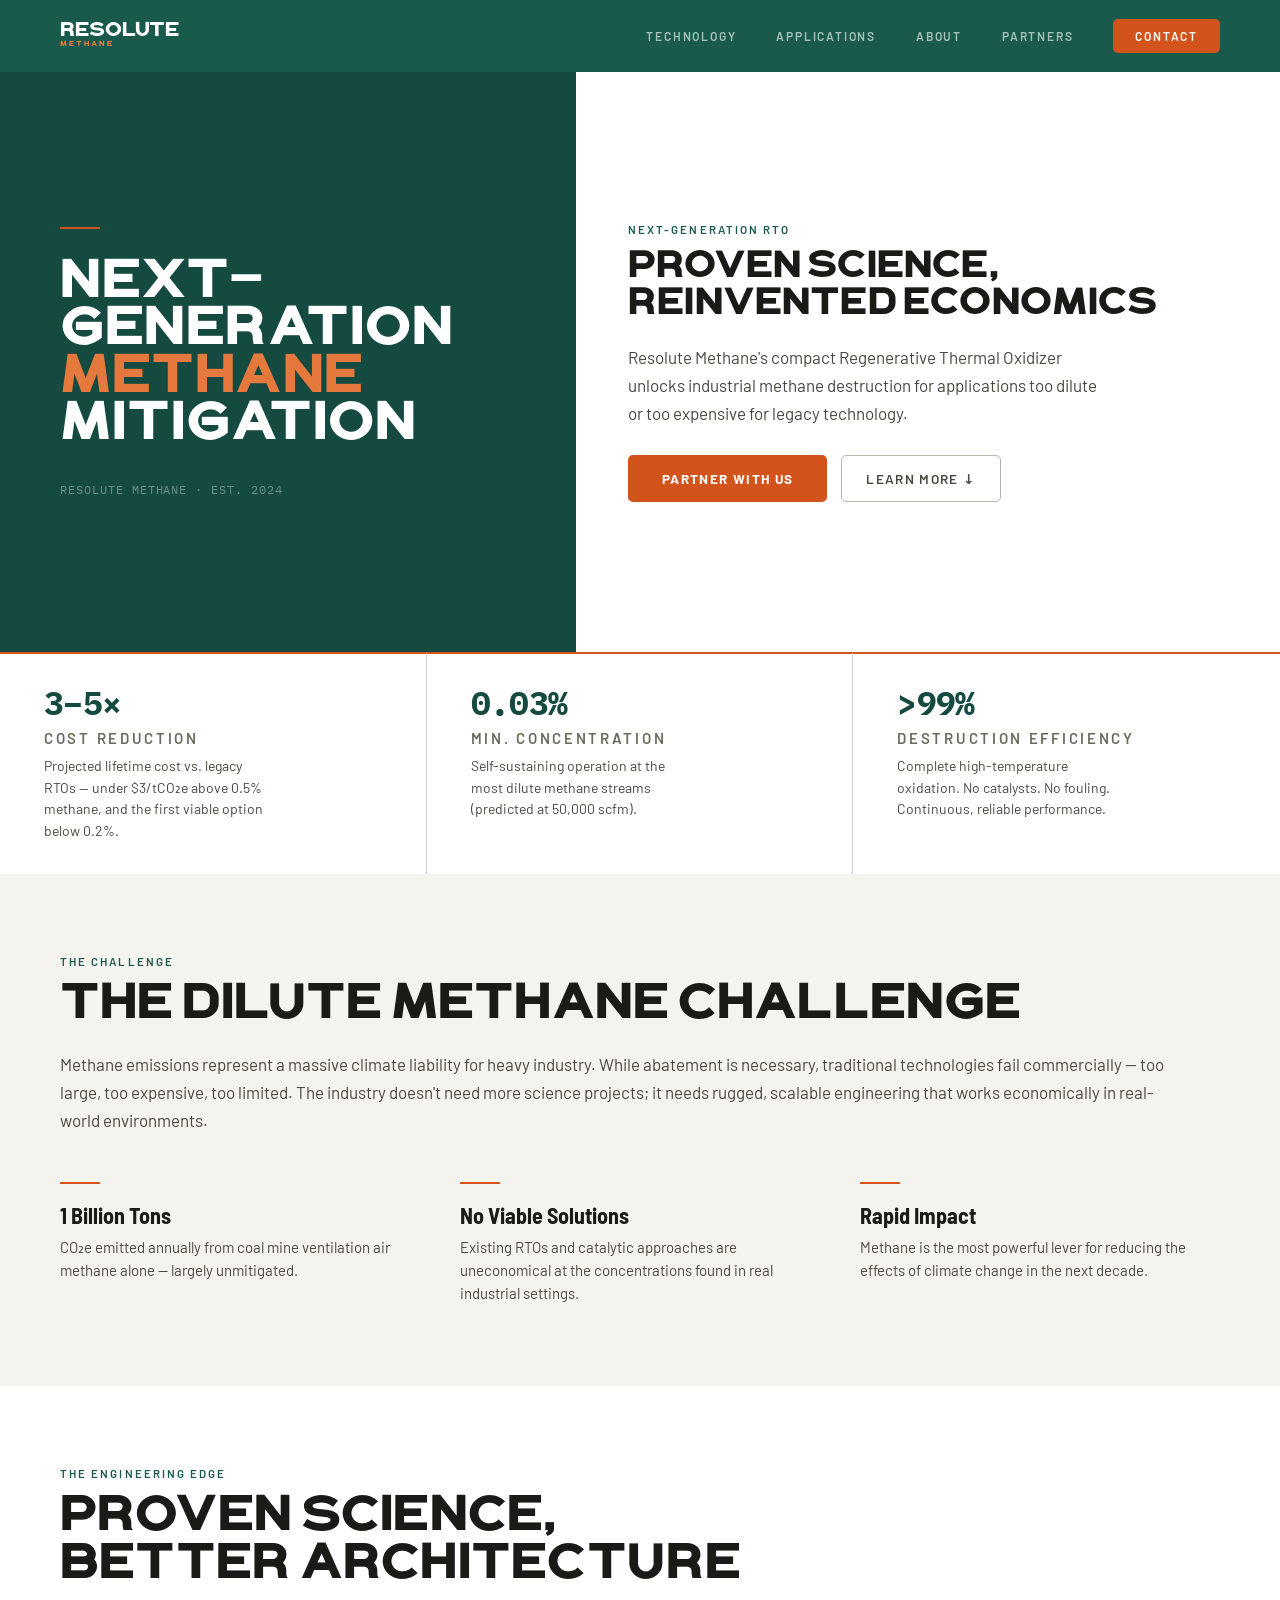
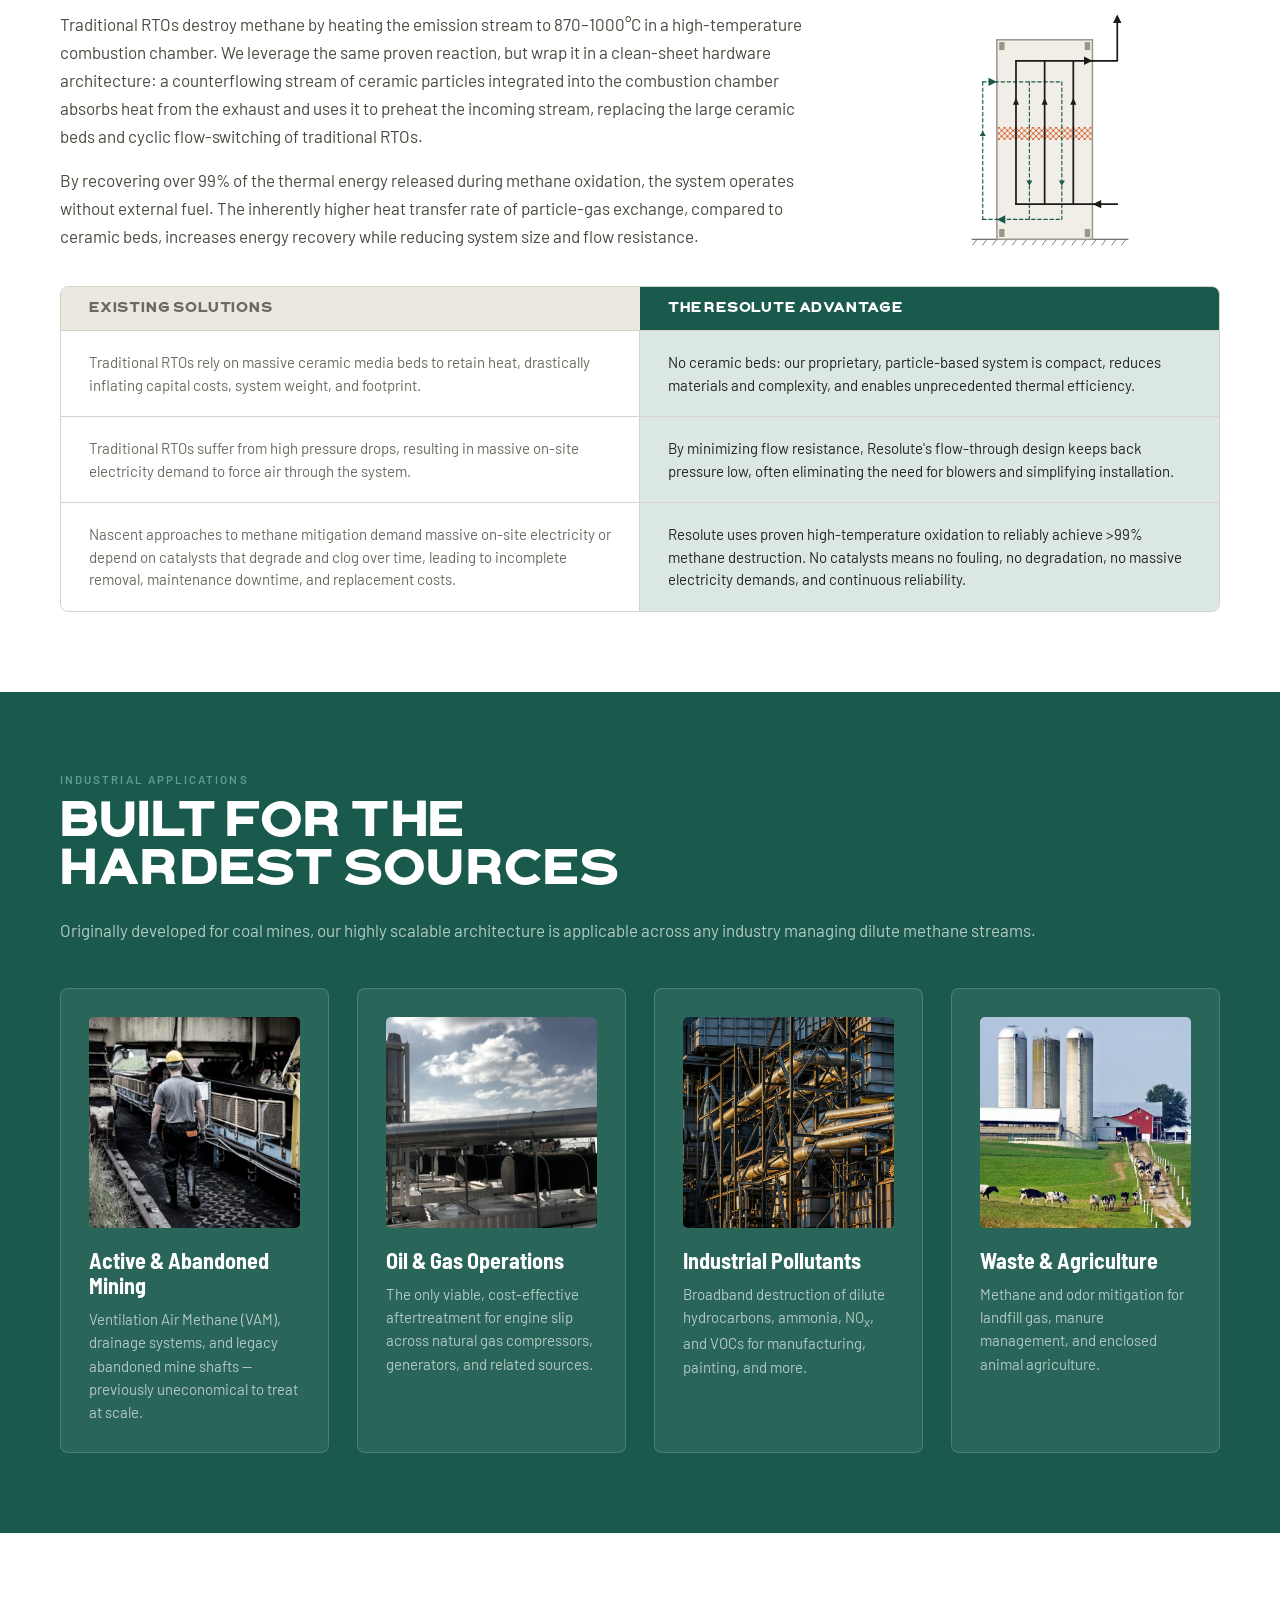
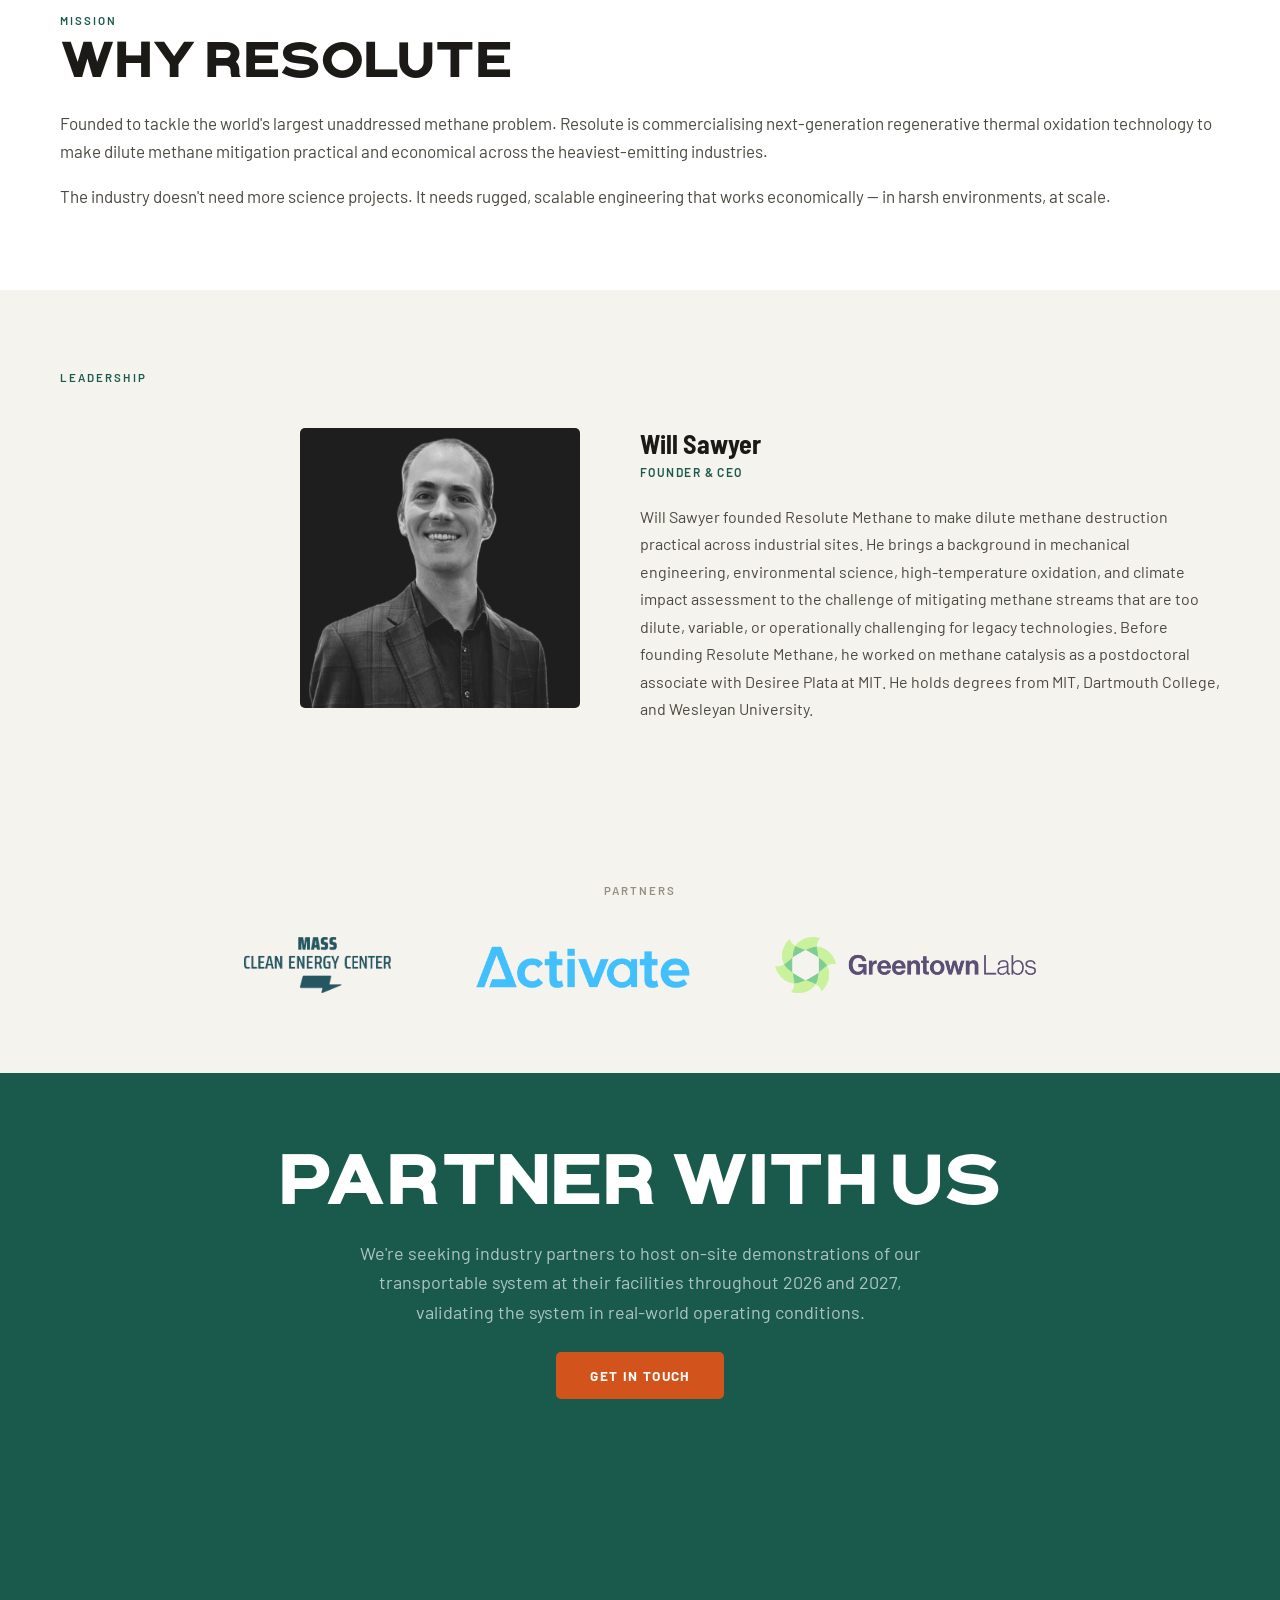
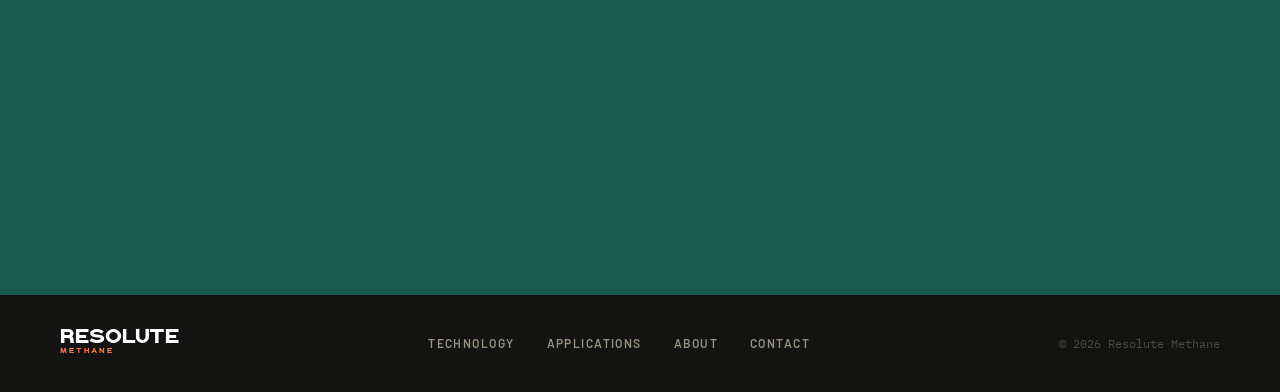
==== commit d7b799e7: "uploading files for website update" ====
--- a/index.html
+++ b/index.html
@@ -82,6 +82,11 @@
     /* ── Technology / compare table ─────────────────────────────── */
     .section-tech { background: #fff; }
     .section-tech .body-text { max-width: none; }
+    .tech-intro { display: grid; grid-template-columns: 1fr 340px; gap: 56px; align-items: start; margin-top: 20px; }
+    .tech-intro .body-text { max-width: none; margin-top: 0; }
+    .tech-intro .body-text + .body-text { margin-top: 16px; }
+    .tech-fig { display: flex; align-items: center; justify-content: center; }
+    .tech-fig svg { width: auto; height: auto; max-width: 100%; max-height: 520px; }
     .compare { border-radius: var(--radius-lg); overflow: hidden; border: 1px solid var(--ink-200); margin-top: 36px; }
     .compare-head { display: grid; grid-template-columns: 1fr 1fr; }
     .compare-head > div { padding: 15px 28px; font-family: var(--font-display); font-weight: 700; font-size: 13.5px; letter-spacing: 0.06em; text-transform: uppercase; }
@@ -98,9 +103,9 @@
     .section-apps .eyebrow { color: var(--carbon-300); }
     .section-apps .h2 { color: #fff; }
     .section-apps .body-text { color: rgba(255,255,255,0.68); }
-    .apps-grid { display: grid; grid-template-columns: repeat(3, 1fr); gap: 28px; margin-top: 44px; }
+    .apps-grid { display: grid; grid-template-columns: repeat(4, 1fr); gap: 28px; margin-top: 44px; }
     .app-card { background: rgba(255,255,255,0.07); border: 1px solid rgba(255,255,255,0.16); border-radius: var(--radius-lg); padding: 28px; }
-    .app-photo { aspect-ratio: 1 / 1; max-width: 280px; border-radius: var(--radius-md); overflow: hidden; background: rgba(255,255,255,0.06); }
+    .app-photo { aspect-ratio: 1 / 1; max-width: 280px; margin: 0 auto; border-radius: var(--radius-md); overflow: hidden; background: rgba(255,255,255,0.06); }
     .app-photo img { width: 100%; height: 100%; object-fit: cover; display: block; }
     .app-title { font-family: var(--font-heading); font-weight: 700; font-size: 22px; line-height: 1.15; color: #fff; margin-top: 20px; }
     .app-body { font-size: 15px; line-height: 1.55; color: rgba(255,255,255,0.65); margin-top: 10px; }
@@ -201,6 +206,9 @@
       .leadership-photo-col { flex: 0 0 50%; padding-right: 36px; }
       .partner-logo { height: 48px; }
       .partners-row { gap: 48px; }
+      .apps-grid { grid-template-columns: repeat(2, 1fr); }
+      .tech-intro { grid-template-columns: 1fr; gap: 32px; }
+      .tech-fig { max-width: 420px; }
     }
 
     /* ── Max 767px: mobile ──────────────────────────────────────── */
@@ -329,15 +337,15 @@
     <div class="metric">
       <div class="metric-stat">3–5×</div>
       <div class="metric-label">Cost Reduction</div>
-      <p class="metric-body">Lifetime cost of mitigation vs. legacy technologies, across concentrations from 0.03% to 1%.</p>
+      <p class="metric-body">Projected lifetime cost vs. legacy RTOs — under $3/tCO₂e above 0.5% methane, and the first viable option below 0.2%.</p>
     </div>
     <div class="metric">
       <div class="metric-stat">0.03%</div>
       <div class="metric-label">Min. Concentration</div>
-      <p class="metric-body">Self-sustaining operation at the most dilute methane streams found in real industrial settings.</p>
+      <p class="metric-body">Self-sustaining operation at the most dilute methane streams (predicted at 50,000 scfm).</p>
     </div>
     <div class="metric">
-      <div class="metric-stat">99.5%</div>
+      <div class="metric-stat">&gt;99%</div>
       <div class="metric-label">Destruction Efficiency</div>
       <p class="metric-body">Complete high-temperature oxidation. No catalysts. No fouling. Continuous, reliable performance.</p>
     </div>
@@ -346,7 +354,7 @@
   <!-- ── Challenge ────────────────────────────────────────────────── -->
   <section id="challenge" class="section section-challenge">
     <p class="eyebrow">The challenge</p>
-    <h2 class="h2">The Dilute Methane Problem</h2>
+    <h2 class="h2">The Dilute Methane Challenge</h2>
     <p class="body-text">Methane emissions represent a massive climate liability for heavy industry. While abatement is necessary, traditional technologies fail commercially — too large, too expensive, too limited. The industry doesn't need more science projects; it needs rugged, scalable engineering that works economically in real-world environments.</p>
     <div class="challenge-stats">
       <div>
@@ -371,23 +379,85 @@
   <section id="technology" class="section section-tech">
     <p class="eyebrow">The engineering edge</p>
     <h2 class="h2">Proven Science,<br />Better Architecture</h2>
-    <p class="body-text">Resolute redesigns the hardware architecture behind thermal methane destruction — preserving the reliability of proven high-temperature oxidation while dramatically improving efficiency and reducing cost and operational complexity.</p>
+    <div class="tech-intro">
+      <div class="tech-copy">
+        <p class="body-text">Traditional RTOs destroy methane by heating the emission stream to 870–1000°C in a high-temperature combustion chamber. We leverage the same proven reaction, but wrap it in a clean-sheet hardware architecture: a counterflowing stream of ceramic particles integrated into the combustion chamber absorbs heat from the exhaust and uses it to preheat the incoming stream, replacing the large ceramic beds and cyclic flow-switching of traditional RTOs.</p>
+        <p class="body-text">By recovering over 99% of the thermal energy released during methane oxidation, the system operates without external fuel. The inherently higher heat transfer rate of particle-gas exchange, compared to ceramic beds, increases energy recovery while reducing system size and flow resistance.</p>
+      </div>
+      <div class="tech-fig">
+        <svg viewBox="82 52 434 628" role="img" aria-label="Reactor process diagram" style="width:100%;height:auto;max-height:480px">
+          <defs>
+            <pattern id="heaterHatch" width="15" height="15" patternUnits="userSpaceOnUse">
+              <path d="M0,15 L15,0" stroke="#D2541C" stroke-width="2.4"/>
+              <path d="M0,0 L15,15" stroke="#D2541C" stroke-width="2.4"/>
+            </pattern>
+          </defs>
+          <line x1="94" y1="652" x2="504" y2="652" stroke="#4A483F" stroke-width="3"/>
+          <g stroke="#4A483F" stroke-width="1.8">
+            <line x1="108" y1="652" x2="96" y2="668"/><line x1="134" y1="652" x2="122" y2="668"/><line x1="160" y1="652" x2="148" y2="668"/>
+            <line x1="186" y1="652" x2="174" y2="668"/><line x1="212" y1="652" x2="200" y2="668"/>
+            <line x1="238" y1="652" x2="226" y2="668"/><line x1="264" y1="652" x2="252" y2="668"/>
+            <line x1="290" y1="652" x2="278" y2="668"/><line x1="316" y1="652" x2="304" y2="668"/>
+            <line x1="342" y1="652" x2="330" y2="668"/><line x1="368" y1="652" x2="356" y2="668"/>
+            <line x1="394" y1="652" x2="382" y2="668"/><line x1="420" y1="652" x2="408" y2="668"/>
+            <line x1="446" y1="652" x2="434" y2="668"/><line x1="472" y1="652" x2="460" y2="668"/>
+            <line x1="498" y1="652" x2="486" y2="668"/>
+          </g>
+          <rect x="160" y="130" width="250" height="522" fill="#F1EEE8" stroke="#9A968B" stroke-width="4"/>
+          <g fill="#9A968B">
+            <rect x="166" y="136" width="14" height="21"/><rect x="390" y="136" width="14" height="21"/>
+            <rect x="166" y="625" width="14" height="21"/><rect x="390" y="625" width="14" height="21"/>
+          </g>
+          <rect x="162" y="358" width="246" height="34" fill="url(#heaterHatch)"/>
+          <g stroke="#195A4D" stroke-width="3" fill="none" stroke-dasharray="9 7" stroke-linecap="round">
+            <path d="M123 240 L123 600"/>
+            <path d="M123 240 L330 240"/>
+            <path d="M123 600 L330 600"/>
+            <path d="M245 240 L245 600"/>
+            <path d="M330 240 L330 600"/>
+          </g>
+          <g fill="#195A4D">
+            <polygon points="138,229 138,251 160,240"/>
+            <polygon points="182,589 182,611 160,600"/>
+            <polygon points="115,382 131,382 123,368"/>
+            <polygon points="237,498 253,498 245,512"/>
+            <polygon points="322,498 338,498 330,512"/>
+          </g>
+          <g stroke="#1B1A17" stroke-width="4.5" fill="none" stroke-linecap="round" stroke-linejoin="round">
+            <path d="M475 560 L210 560"/>
+            <path d="M210 560 L210 185"/>
+            <path d="M285 560 L285 185"/>
+            <path d="M360 560 L360 185"/>
+            <path d="M210 185 L410 185"/>
+            <path d="M410 185 L475 185 L475 70"/>
+          </g>
+          <g fill="#1B1A17">
+            <polygon points="433,549 433,571 411,560"/>
+            <polygon points="388,174 388,196 410,185"/>
+            <polygon points="464,86 486,86 475,64"/>
+            <polygon points="202,300 218,300 210,282"/>
+            <polygon points="277,300 293,300 285,282"/>
+            <polygon points="352,300 368,300 360,282"/>
+          </g>
+        </svg>
+      </div>
+    </div>
     <div class="compare">
       <div class="compare-head">
         <div class="ex">Existing solutions</div>
         <div class="re">The Resolute advantage</div>
       </div>
       <div class="compare-row">
-        <div class="ex">Traditional RTOs use massive ceramic media beds to retain heat, inflating capital costs, weight, and site footprint.</div>
-        <div class="re">Resolute eliminates ceramic media entirely. Our compact, proprietary heat recovery architecture is orders of magnitude cheaper to build.</div>
+        <div class="ex">Traditional RTOs rely on massive ceramic media beds to retain heat, drastically inflating capital costs, system weight, and footprint.</div>
+        <div class="re">No ceramic beds: our proprietary, particle-based system is compact, reduces materials and complexity, and enables unprecedented thermal efficiency.</div>
       </div>
       <div class="compare-row">
-        <div class="ex">Legacy systems suffer from high pressure drops, demanding large on-site parasitic energy to force air through the system.</div>
-        <div class="re">Resolute's flow-through design minimises resistance, dramatically reducing energy demands and simplifying installation.</div>
+        <div class="ex">Traditional RTOs suffer from high pressure drops, resulting in massive on-site electricity demand to force air through the system.</div>
+        <div class="re">By minimizing flow resistance, Resolute's flow-through design keeps back pressure low, often eliminating the need for blowers and simplifying installation.</div>
       </div>
       <div class="compare-row">
-        <div class="ex">Catalytic approaches depend on fragile catalysts that degrade and clog over time — causing downtime and replacement costs.</div>
-        <div class="re">Resolute achieves complete methane destruction through proven high-temperature oxidation. No catalysts. No fouling. Continuous reliability.</div>
+        <div class="ex">Nascent approaches to methane mitigation demand massive on-site electricity or depend on catalysts that degrade and clog over time, leading to incomplete removal, maintenance downtime, and replacement costs.</div>
+        <div class="re">Resolute uses proven high-temperature oxidation to reliably achieve &gt;99% methane destruction. No catalysts means no fouling, no degradation, no massive electricity demands, and continuous reliability.</div>
       </div>
     </div>
   </section>
@@ -410,8 +480,13 @@
       </div>
       <div class="app-card">
         <div class="app-photo"><img src="uploads/industrial_1.jpg" alt="Chemical and industrial facility" /></div>
-        <div class="app-title">Regulated Industrial Pollutants</div>
-        <p class="app-body">Broadband destruction of dilute hydrocarbons, ammonia, NO<sub>x</sub>, and VOCs for chemical manufacturing, automotive painting, and more.</p>
+        <div class="app-title">Industrial Pollutants</div>
+        <p class="app-body">Broadband destruction of dilute hydrocarbons, ammonia, NO<sub>x</sub>, and VOCs for manufacturing, painting, and more.</p>
+      </div>
+      <div class="app-card">
+        <div class="app-photo"><img src="onepagers/photos/agriculture-1.jpg" alt="Dairy farm with methane sources" /></div>
+        <div class="app-title">Waste &amp; Agriculture</div>
+        <p class="app-body">Methane and odor mitigation for landfill gas, manure management, and enclosed animal agriculture.</p>
       </div>
     </div>
   </section>
@@ -436,7 +511,7 @@
       <div class="leadership-bio">
         <div class="leadership-name">Will Sawyer</div>
         <div class="leadership-role">Founder &amp; CEO</div>
-        <p class="leadership-text">Will Sawyer founded Resolute Methane to make dilute methane destruction practical across industrial sites. He brings a background in mechanical engineering, environmental science, high-temperature oxidation, and climate impact assessment to the challenge of building rugged, cost-effective systems for methane streams that are too dilute, variable, or operationally challenging for legacy technologies. Before founding Resolute Methane, he was a postdoctoral associate with Desiree Plata at MIT, where he worked on methane mitigation and earned his PhD in Mechanical Engineering. He also holds degrees from Dartmouth College and Wesleyan University.</p>
+        <p class="leadership-text">Will Sawyer founded Resolute Methane to make dilute methane destruction practical across industrial sites. He brings a background in mechanical engineering, environmental science, high-temperature oxidation, and climate impact assessment to the challenge of mitigating methane streams that are too dilute, variable, or operationally challenging for legacy technologies. Before founding Resolute Methane, he worked on methane catalysis as a postdoctoral associate with Desiree Plata at MIT. He holds degrees from MIT, Dartmouth College, and Wesleyan University.</p>
       </div>
     </div>
   </section>
@@ -454,7 +529,7 @@
   <!-- ── Contact / CTA ─────────────────────────────────────────────── -->
   <section id="contact" class="section-cta">
     <h2 class="cta-h">Partner With Us</h2>
-    <p class="cta-sub">We are actively securing partners and site funding to support field demonstrations across multiple industrial use cases throughout 2026.</p>
+    <p class="cta-sub">We're seeking industry partners to host on-site demonstrations of our transportable system at their facilities throughout 2026 and 2027, validating the system in real-world operating conditions.</p>
     <a class="btn" href="mailto:hello@resolutemethane.com">Get in Touch</a>
   </section>
 
@@ -470,7 +545,7 @@
       <a class="footer-link" href="#about">About</a>
       <a class="footer-link" href="#contact">Contact</a>
     </nav>
-    <div class="footer-copy">© 2025 Resolute Methane</div>
+    <div class="footer-copy">© 2026 Resolute Methane</div>
   </footer>
 
   <script>
@@ -488,6 +563,19 @@
     function closeMobileNav() {
       document.getElementById('nav-mobile').classList.remove('open');
     }
+
+    // Match reactor diagram height to the text column (two-column layouts only)
+    function matchTechFig() {
+      var copy = document.querySelector('.tech-copy');
+      var svg = document.querySelector('.tech-fig svg');
+      if (!copy || !svg) return;
+      if (window.innerWidth <= 1023) { svg.style.height = ''; return; }
+      var h = copy.offsetHeight;
+      if (h > 120) svg.style.height = h + 'px';
+    }
+    window.addEventListener('resize', matchTechFig, { passive: true });
+    window.addEventListener('load', matchTechFig);
+    matchTechFig();
   </script>
 
 </body>
--- a/colors_and_type.css
+++ b/colors_and_type.css
@@ -196,11 +196,11 @@
   /* ---------------------------------------------------------------
      MOTION — purposeful, quick, no bounce.
      --------------------------------------------------------------- */
-  --ease-standard: cubic-bezier(0.2, 0, 0.1, 1);
-  --ease-out: cubic-bezier(0.16, 1, 0.3, 1);
-  --dur-fast: 120ms;
-  --dur-base: 180ms;
-  --dur-slow: 280ms;
+  --ease-standard: cubic-bezier(0.2, 0, 0.1, 1); /* @kind other */
+  --ease-out: cubic-bezier(0.16, 1, 0.3, 1); /* @kind other */
+  --dur-fast: 120ms; /* @kind other */
+  --dur-base: 180ms; /* @kind other */
+  --dur-slow: 280ms; /* @kind other */
 }
 
 /* =====================================================================
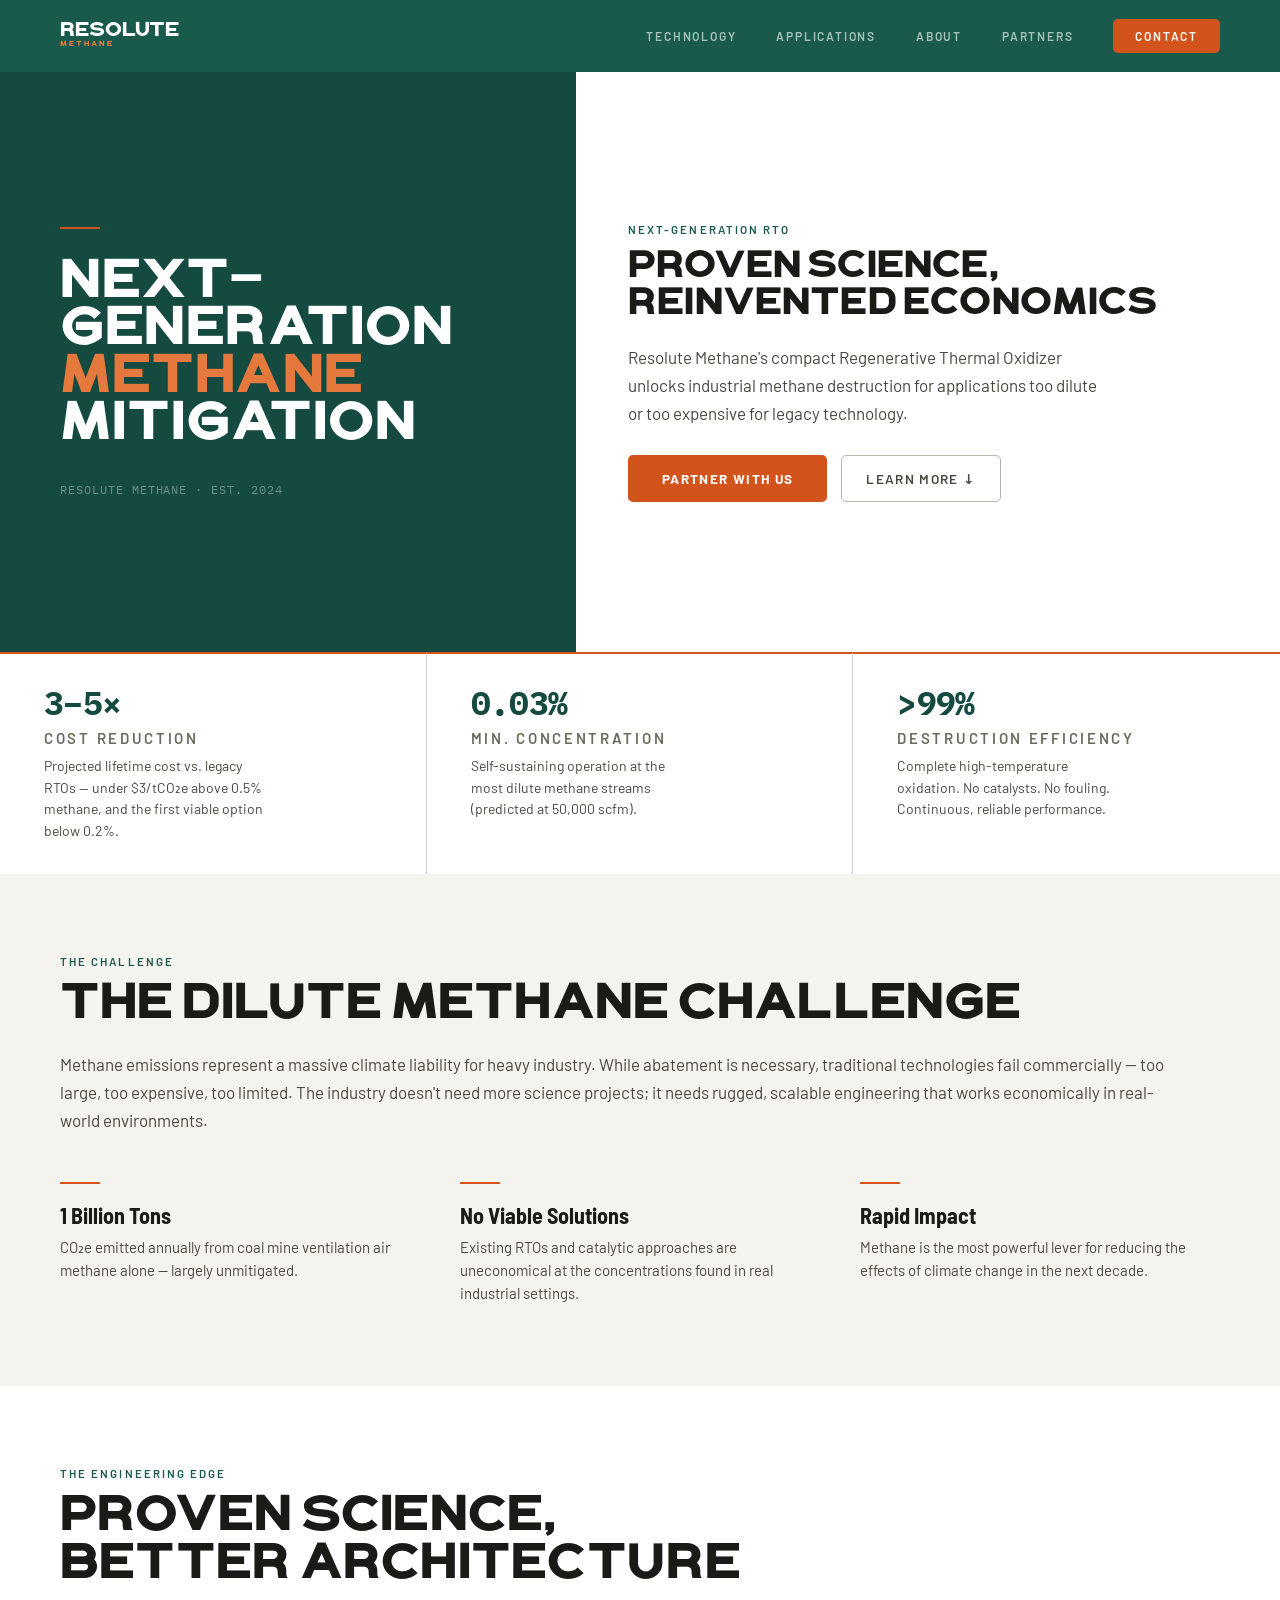
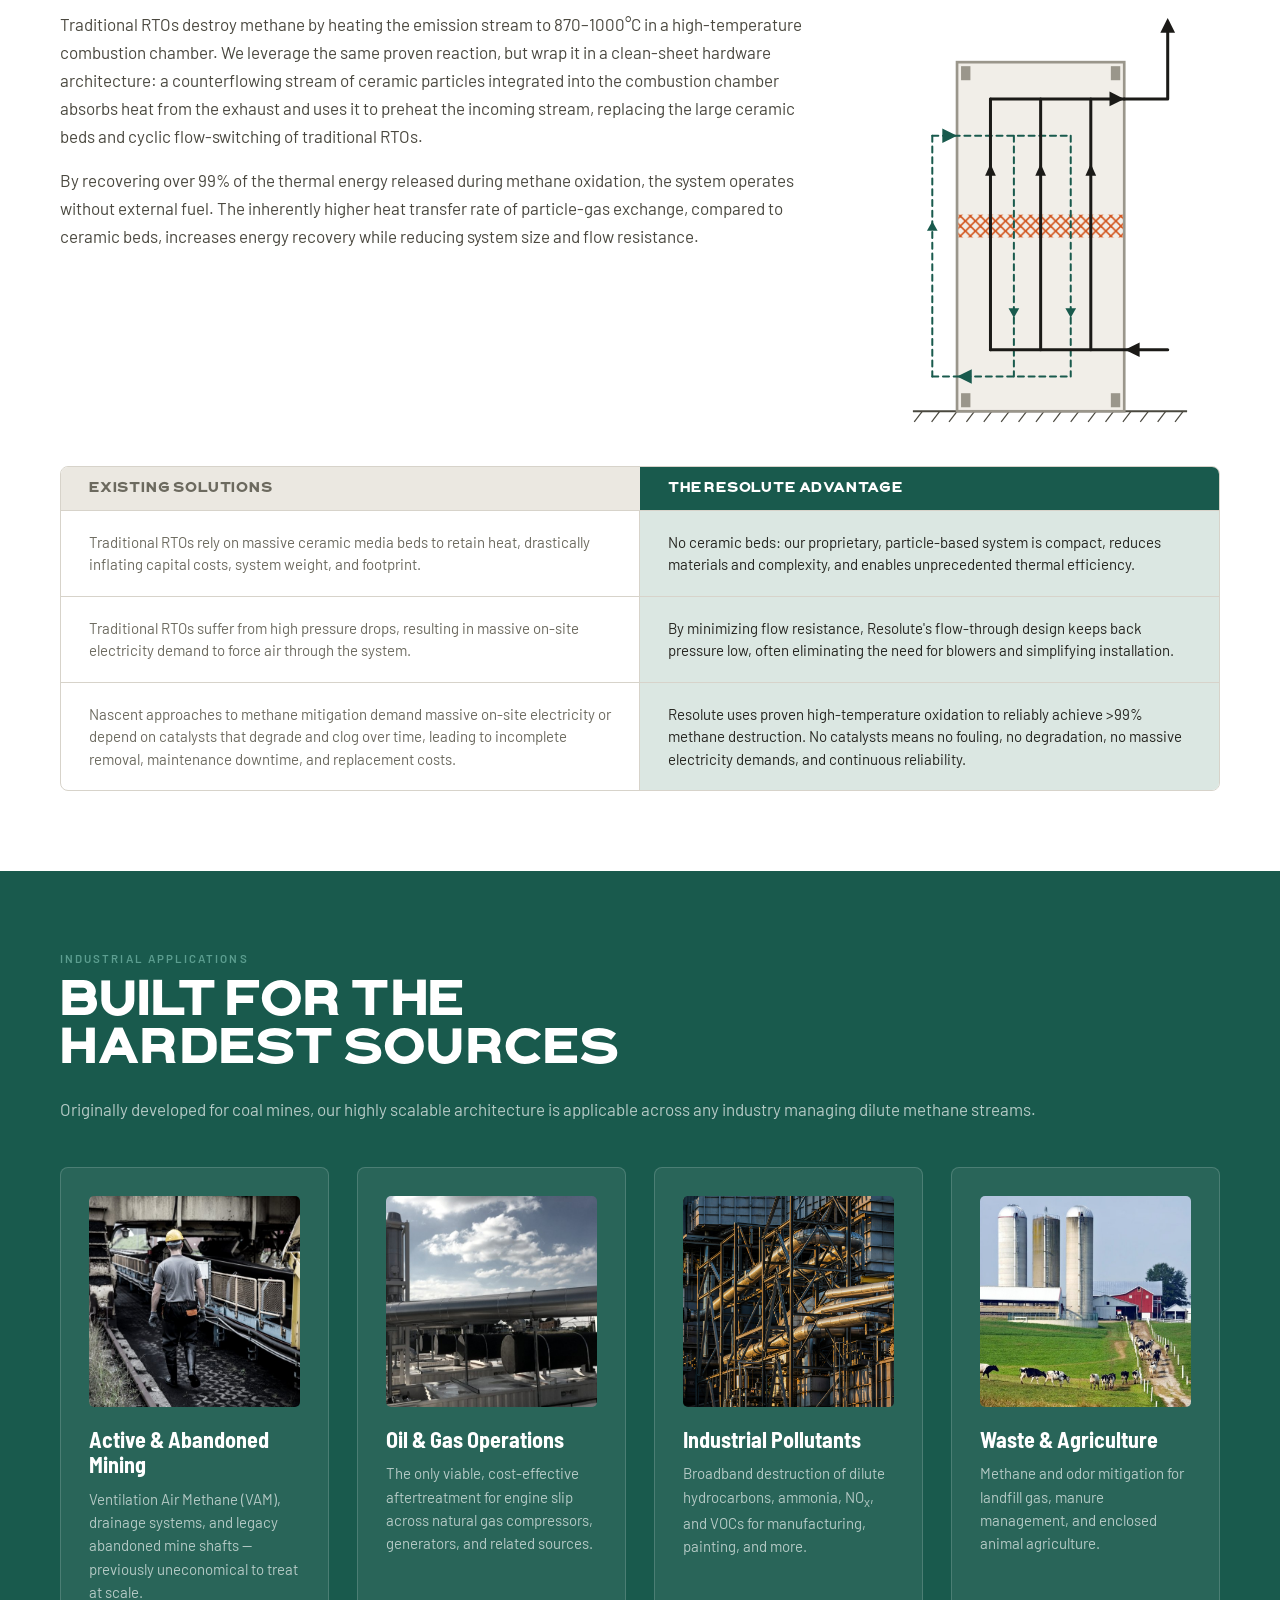
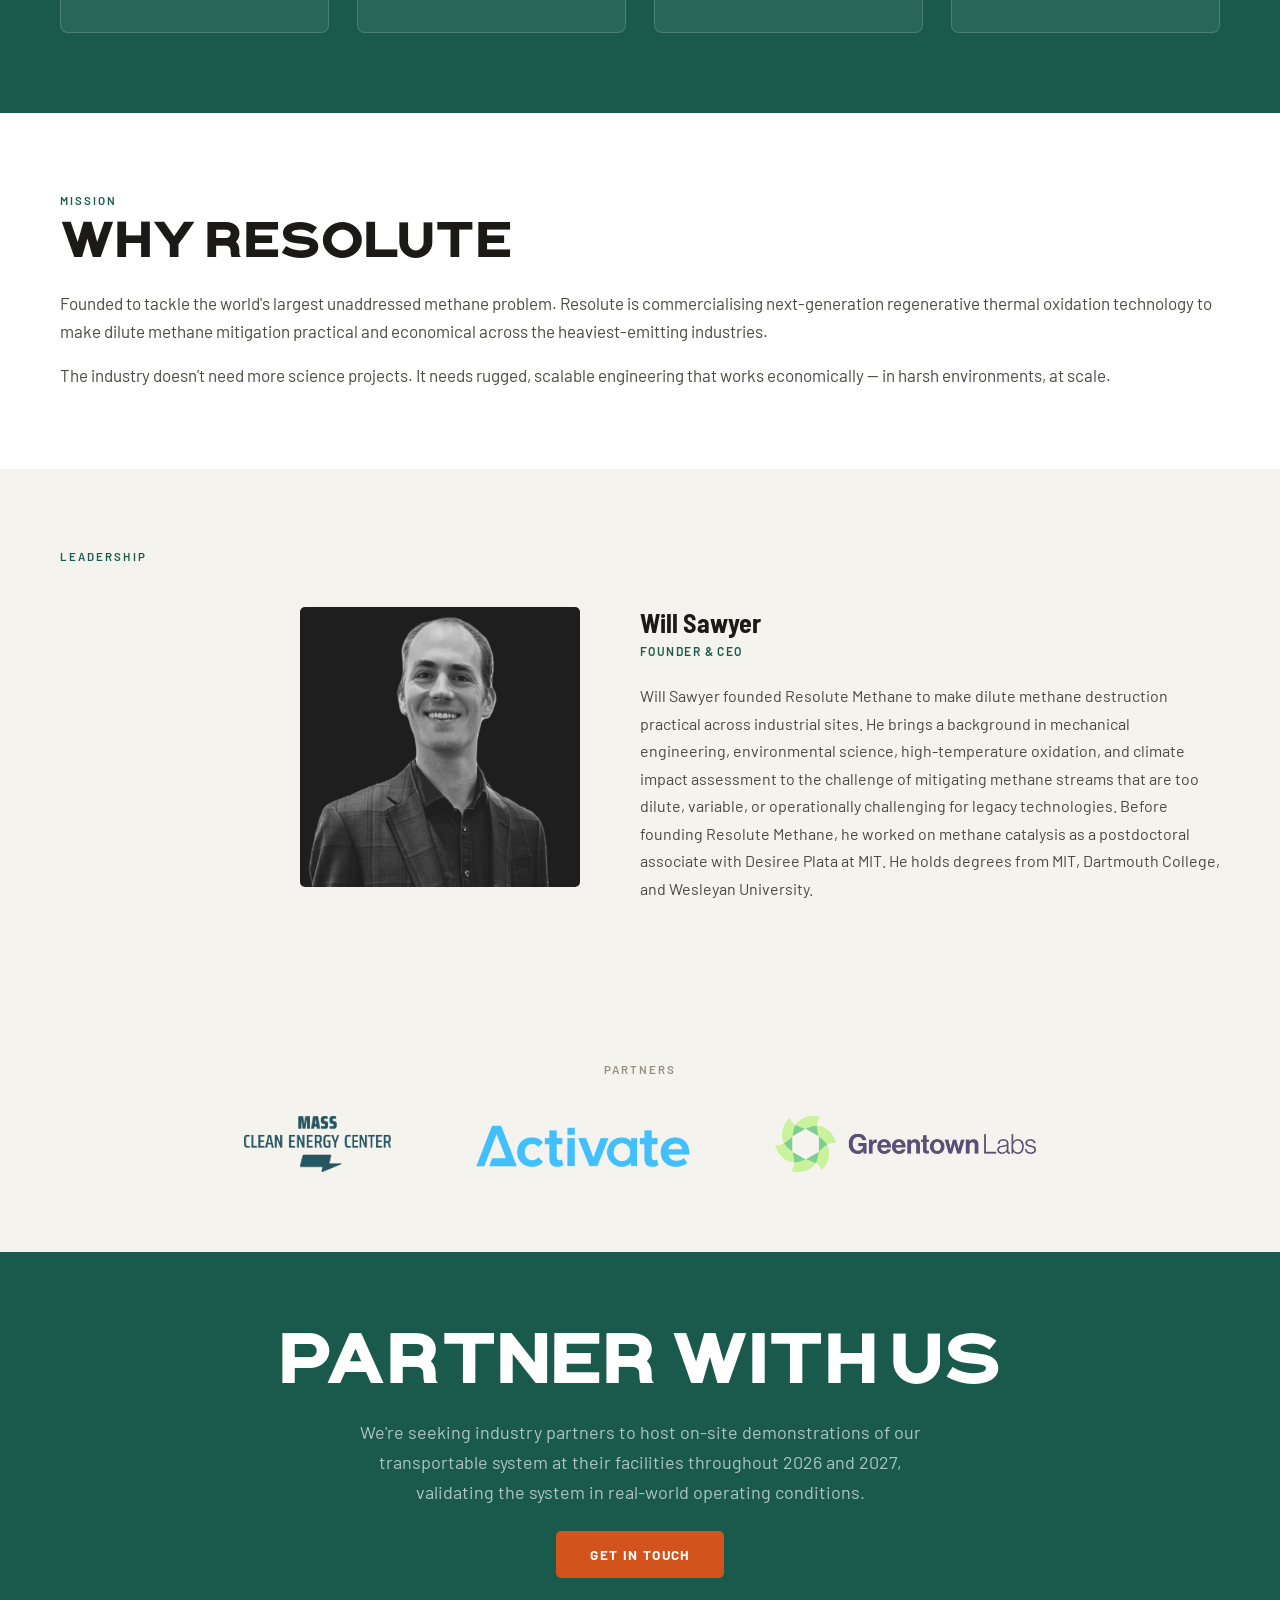
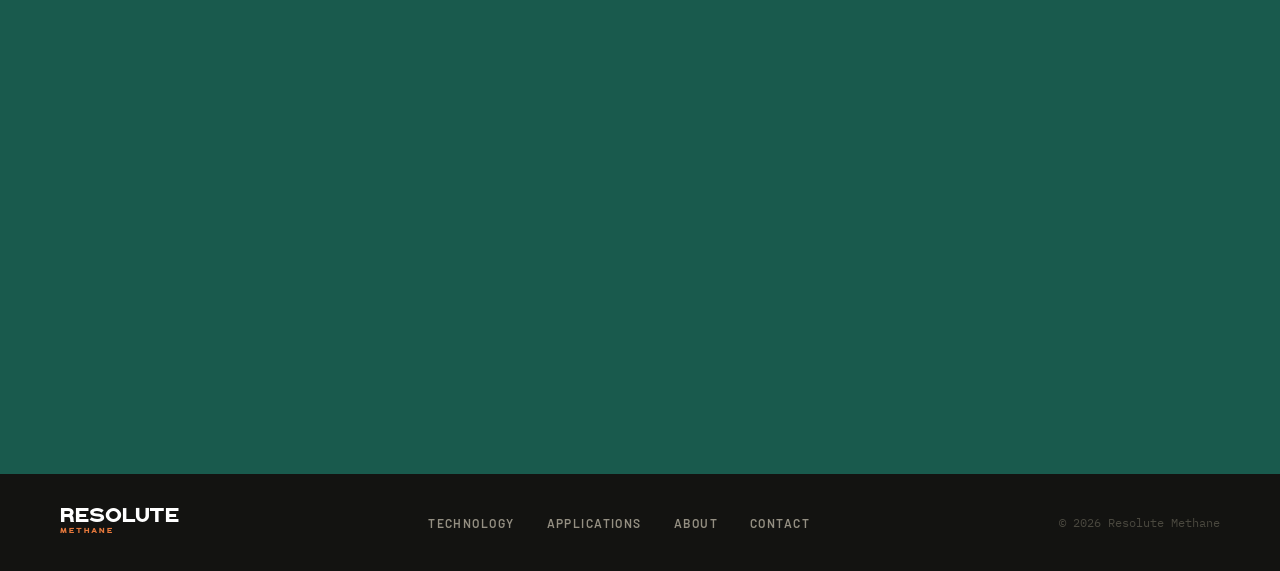
==== commit ce389139: "updated layout" ====
--- a/index.html
+++ b/index.html
@@ -86,7 +86,7 @@
     .tech-intro .body-text { max-width: none; margin-top: 0; }
     .tech-intro .body-text + .body-text { margin-top: 16px; }
     .tech-fig { display: flex; align-items: center; justify-content: center; }
-    .tech-fig svg { width: auto; height: auto; max-width: 100%; max-height: 520px; }
+    .tech-fig svg { width: auto; height: auto; max-width: 100%; min-height: 420px; max-height: 620px; }
     .compare { border-radius: var(--radius-lg); overflow: hidden; border: 1px solid var(--ink-200); margin-top: 36px; }
     .compare-head { display: grid; grid-template-columns: 1fr 1fr; }
     .compare-head > div { padding: 15px 28px; font-family: var(--font-display); font-weight: 700; font-size: 13.5px; letter-spacing: 0.06em; text-transform: uppercase; }
@@ -122,7 +122,7 @@
     .section-about .body-text { max-width: none; }
 
     /* ── Leadership ─────────────────────────────────────────────── */
-    .section-team { background: var(--ink-50); }
+    .section-team { background: var(--ink-50); padding-bottom: 40px; }
     .leadership-card { display: flex; gap: 0; align-items: flex-start; margin-top: 44px; }
     .leadership-photo-col { flex: 0 0 50%; display: flex; justify-content: flex-end; padding-right: 80px; }
     .leadership-bio { flex: 1; }
@@ -207,8 +207,6 @@
       .partner-logo { height: 48px; }
       .partners-row { gap: 48px; }
       .apps-grid { grid-template-columns: repeat(2, 1fr); }
-      .tech-intro { grid-template-columns: 1fr; gap: 32px; }
-      .tech-fig { max-width: 420px; }
     }
 
     /* ── Max 767px: mobile ──────────────────────────────────────── */
@@ -248,6 +246,9 @@
 
       /* App cards: single column */
       .apps-grid { grid-template-columns: 1fr; gap: 20px; }
+      .tech-intro { grid-template-columns: 1fr; gap: 32px; }
+      .tech-fig { max-width: 420px; }
+      .tech-fig svg { min-height: 0; }
 
       /* Leadership: stack */
       .leadership-card { flex-direction: column; }
